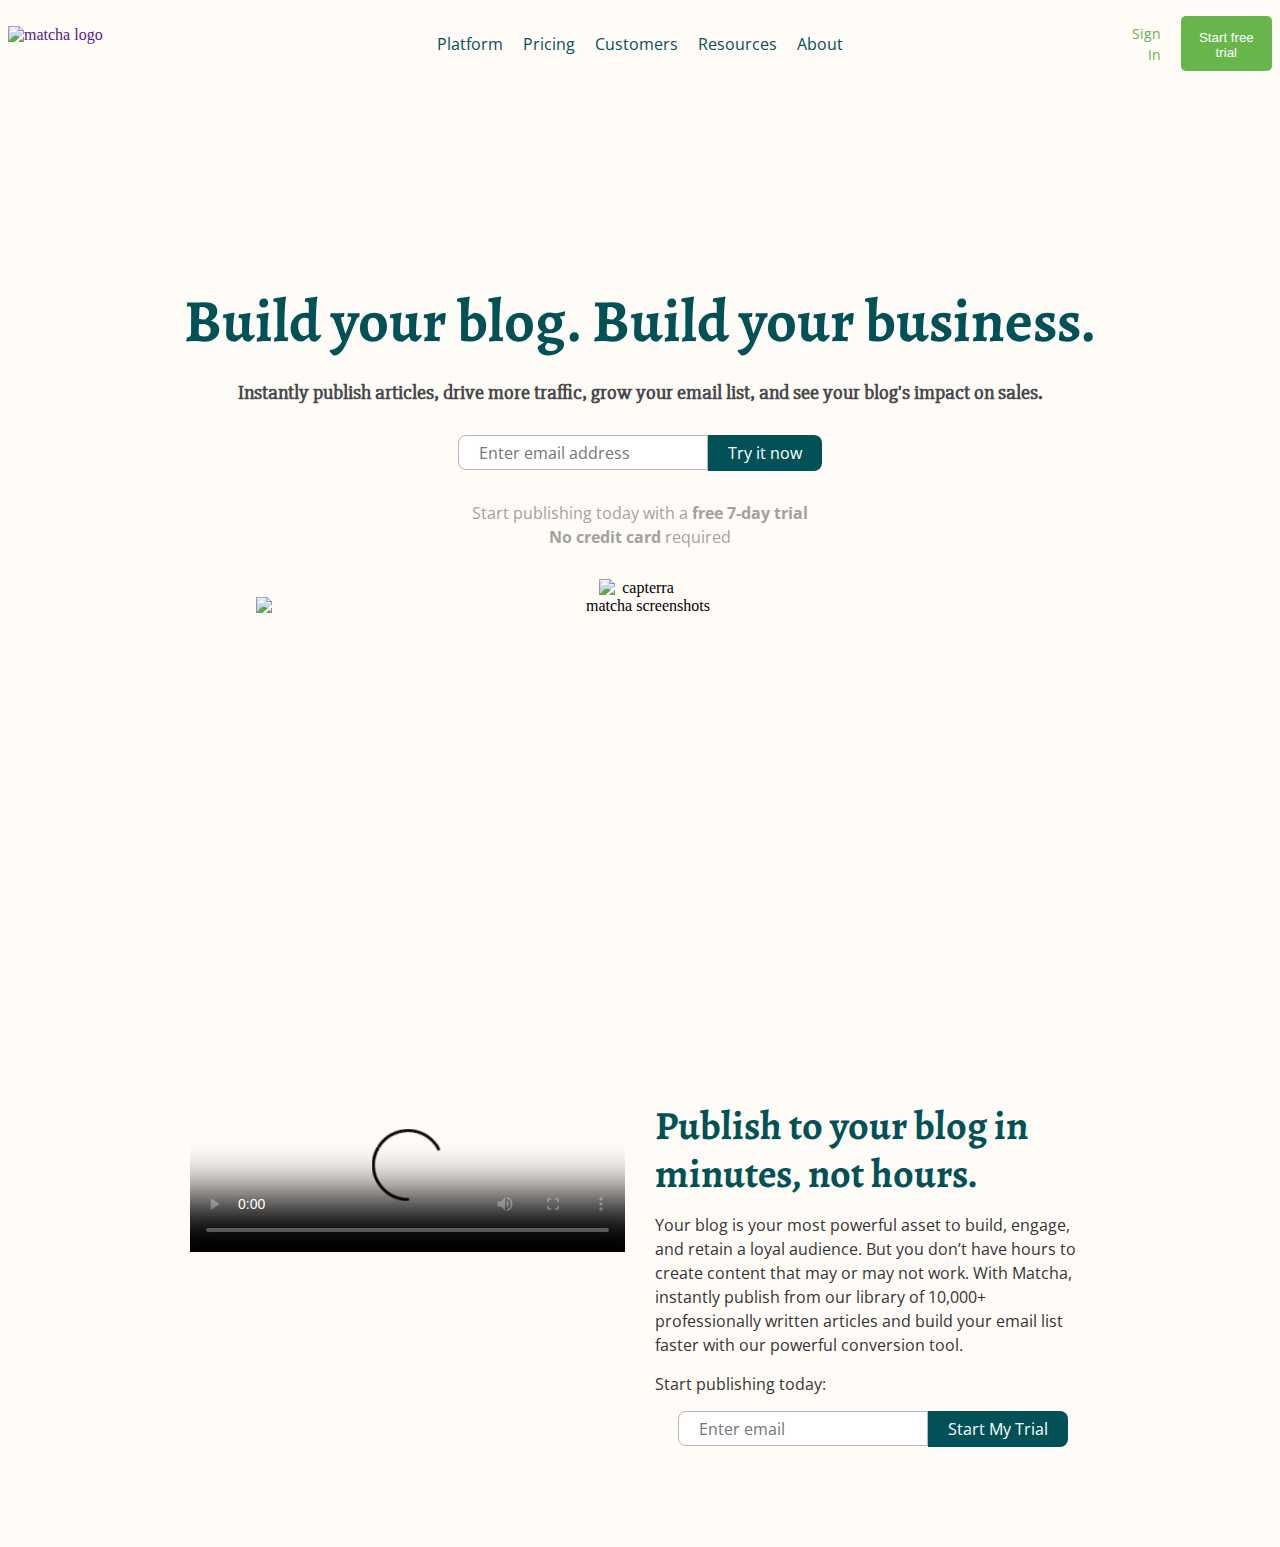
==== index.html @ b035fb5e "feat(promo): add promo section" ====
<!DOCTYPE html>
<html lang="en">

<head>
  <meta charset="UTF-8">
  <meta http-equiv="X-UA-Compatible" content="IE=edge">
  <meta name="viewport" content="width=device-width, initial-scale=1.0">
  <title>Matcha</title>
  <link rel="stylesheet" href="style.css">
</head>

<body>
  <header class="header">
    <nav class="navbar">
      <div class="logo">
        <a href="">
          <img src="https://getmatcha.com/wp-content/uploads/2020/01/Icon-green.png" alt="matcha logo"
            class="logo__image">
        </a>
      </div>
      <ul class="menu">
        <li class="menu__item">
          <a href="" class="menu__link">Platform</a>
        </li>
        <li class="menu__item">
          <a href="" class="menu__link">Pricing</a>
        </li>
        <li class="menu__item">
          <a href="" class="menu__link">Customers</a>
        </li>
        <li class="menu__item">
          <a href="" class="menu__link">Resources</a>
        </li>
        <li class="menu__item">
          <a href="" class="menu__link">About</a>
        </li>
      </ul>
      <ul class="menu menu__profile">
        <li class="menu__item">
          <a href="" class="menu__sign-in">Sign In</a>
        </li>
        <li class="menu__item">
          <button class="menu__button">Start free trial</button>
        </li>
      </ul>
    </nav>
  </header>
  <main class="main">
    <section class="hero">
      <h1 class="hero__title">Build your blog. Build your business.</h1>
      <h2 class="hero__subtitle">Instantly publish articles, drive more traffic, grow your email list, and see your
        blog's impact on sales.</h2>
      <form class="hero__form form">
        <input type="text" class="form__input" placeholder="Enter email address">
        <button type="submit" class="form__submit">
          Try it now
        </button>
      </form>
      <div class="hero__content">
        <p class="hero__text">Start publishing today with a <strong>free 7-day trial</strong></p>
        <p class="hero__text"><strong>No credit card</strong> required</p>
      </div>
      <img src="https://ignos.blog/wp-content/uploads/2021/04/capterra.png" alt="capterra" class="capterra">
      <img src="https://getmatcha.com/wp-content/uploads/2019/09/intro_group_image.png" alt="matcha screenshots"
        class="matcha">
    </section>
    <section class="promo">
      <video class="promo__video"
        poster="https://cdn.videvo.net/videvo_files/video/premium/video0036/thumbnails/computer_code00_small.jpg"
        controls>
        <source type="video/webm"
          src="https://cdn.videvo.net/videvo_files/video/premium/video0036/small_watermarked/computer_code00_preview.webm">
        <source type="video/mp4"
          src="https://cdn.videvo.net/videvo_files/video/premium/video0036/small_watermarked/computer_code00_preview.mp4">
      </video>
      <article class="promo__article article">
        <h3 class="article__title">Publish to your blog in minutes, not hours.</h3>
        <div class="article__content">
          <p class="article__text">
            Your blog is your most powerful asset to build, engage, and retain a loyal audience.
            But you don’t have hours to create content that may or may not work. With Matcha,
            instantly publish from our library of 10,000+ professionally written articles and
            build your email list faster with our powerful conversion tool.
          </p>
          <p class="article__text">Start publishing today:</p>
          <form action="" class="article__form form">
            <input type="text" class="form__input" placeholder="Enter email">
            <button type="submit" class="form__submit">Start My Trial</button>
          </form>
        </div>

      </article>
    </section>
  </main>
</body>

</html>
---- style.css ----
@import url('https://fonts.googleapis.com/css2?family=Alegreya:wght@400;600&family=Open+Sans:wght@400;600&family=Slabo+27px&display=swap');

* {
  box-sizing: border-box;
  padding: 0;
  margin: 0;
  border: none;
  text-decoration: none;
}

*>a {
  text-decoration: none;
}

*>li {
  list-style: none;
}

body {
  max-width: 1440px;
  width: 100%;
  margin: 0 auto;
  background-color: #FFFBF7;
}

h1,
h2,
h3,
h4,
h5,
h6,
p {
  margin: 0;
  padding: 0;
}

.header {
  position: fixed;
  top: 0;
  padding: 16px 8px;
  background-color: #FFFBF7;
  margin: 0 auto;
  z-index: 1;
  max-width: 1440px;
  width: 100%;
}

.navbar {
  display: flex;
  flex-direction: row;
  justify-content: space-between;
  align-items: center;
  height: 55px;
  width: 100%;
}

.logo {
  height: 35px;
  width: 12%;
}

.logo__image {
  width: auto;
  height: 100%;
}

.logo__brand-name {
  width: 80%;
}

.menu {
  display: flex;
  flex-direction: row;
  gap: 20px;
  align-items: center;
}

.menu__link {
  font-family: 'Open Sans', sans-serif;
  line-height: 55px;
  font-size: 16px;
  line-height: 24px;
  color: #025157;
}

.menu__profile {
  width: 12%;
  text-align: right;
}

.menu__sign-in {
  font-family: 'Open Sans', sans-serif;
  font-size: 14px;
  line-height: 21px;
  color: #67b54b;
}

.menu__button {
  padding: 14px 12px;
  background-color: #67b54b;
  border-radius: 5px;
  height: 55px;
  color: #fff;
}

.main {
  width: 100%;
  margin: 285px auto 0;
  text-align: center;
}

.hero__title {
  font-family: 'Alegreya', serif;
  font-size: 60px;
  line-height: 72px;
  color: #025157;
  margin: 24px;
}

.hero__subtitle {
  font-family: 'Slabo 27px', serif;
  font-size: 20px;
  line-height: 24px;
  color: #46484c;
  margin-bottom: 30px;
}

.form {
  display: flex;
  justify-content: center;
}

.form__input {
  border-radius: 8px 0 0 8px;
  font-family: 'Open Sans', sans-serif;
  font-size: 16px;
  line-height: 24px;
  background-color: #ffffff;
  height: 35px;
  width: 250px;
  padding: 6px 50px 6px 20px;
  border: 1px solid #b6b6b6;
}

.form__submit {
  background-color: #025157;
  color: #ffffff;
  border-radius: 0 8px 8px 0;
  font-family: 'Open Sans', sans-serif;
  font-size: 16px;
  line-height: 24px;
  padding: 6px 20px 6px 20px;
}

.hero__content {
  margin-top: 30px;
  margin-bottom: 30px;
  font-family: 'Open Sans', sans-serif;
  font-size: 16px;
  line-height: 24px;
  color: #8b8b8b;
  opacity: 80%;
}

.capterra {
  width: 82px;
  display: block;
  margin: 0 auto;
}

.matcha {
  width: 768px;
  height: 405px;
  display: block;
  margin: 0 auto;
}

.promo {
  display: flex;
  flex-direction: row;
  gap: 30px;
  justify-content: center;
  align-items: start;
  margin: 100px auto;
  max-width: 900px;
}

.promo__video {
  width: 50%;
}

.promo__article {
  width: 50%;
  text-align: left;
}


.article__title {
  font-family: 'Alegreya', serif;
  font-size: 40px;
  line-height: 48px;
  color: #025157;
  margin: 24px;
  padding: 0;
  margin: 0;
}

.article__content {
  margin-top: 15px;
}

.article__text {
  font-family: 'Open Sans', sans-serif;
  font-size: 16px;
  line-height: 24px;
  color: #343434;
  margin-bottom: 15px;
}
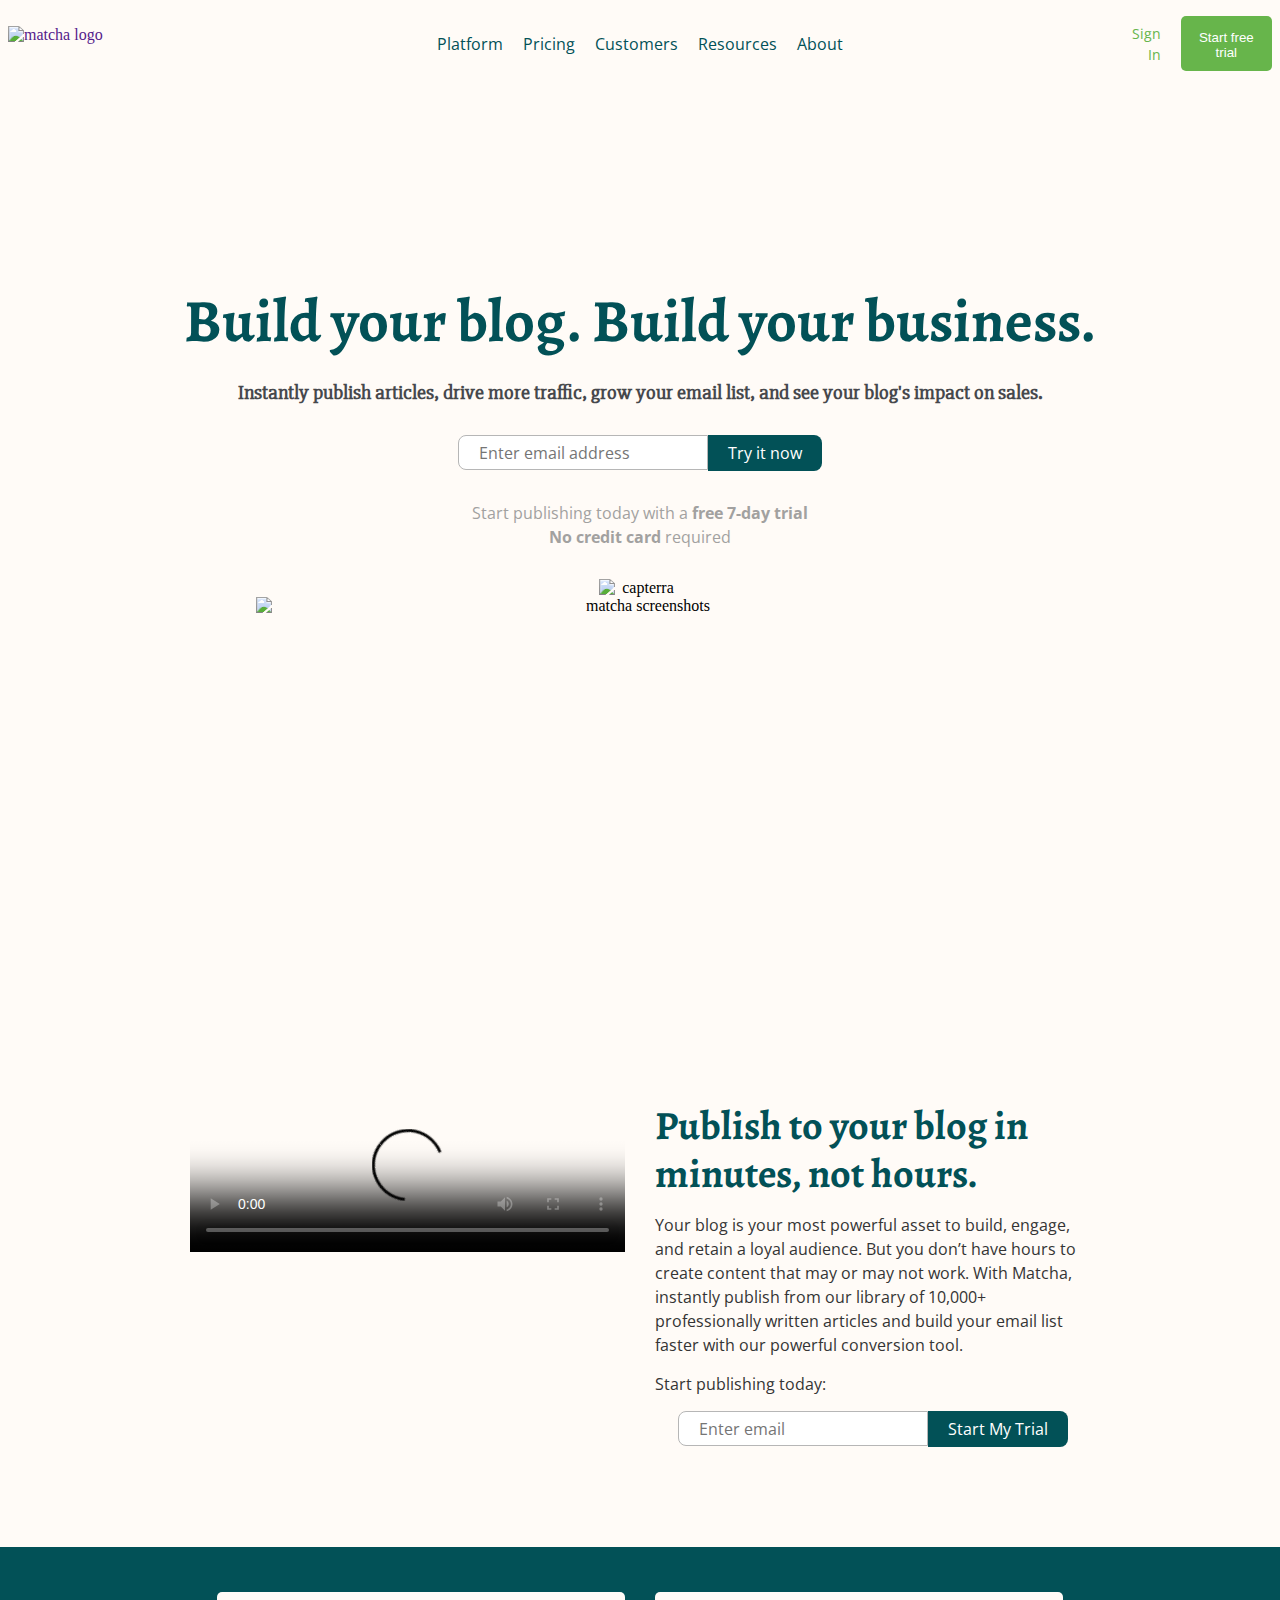
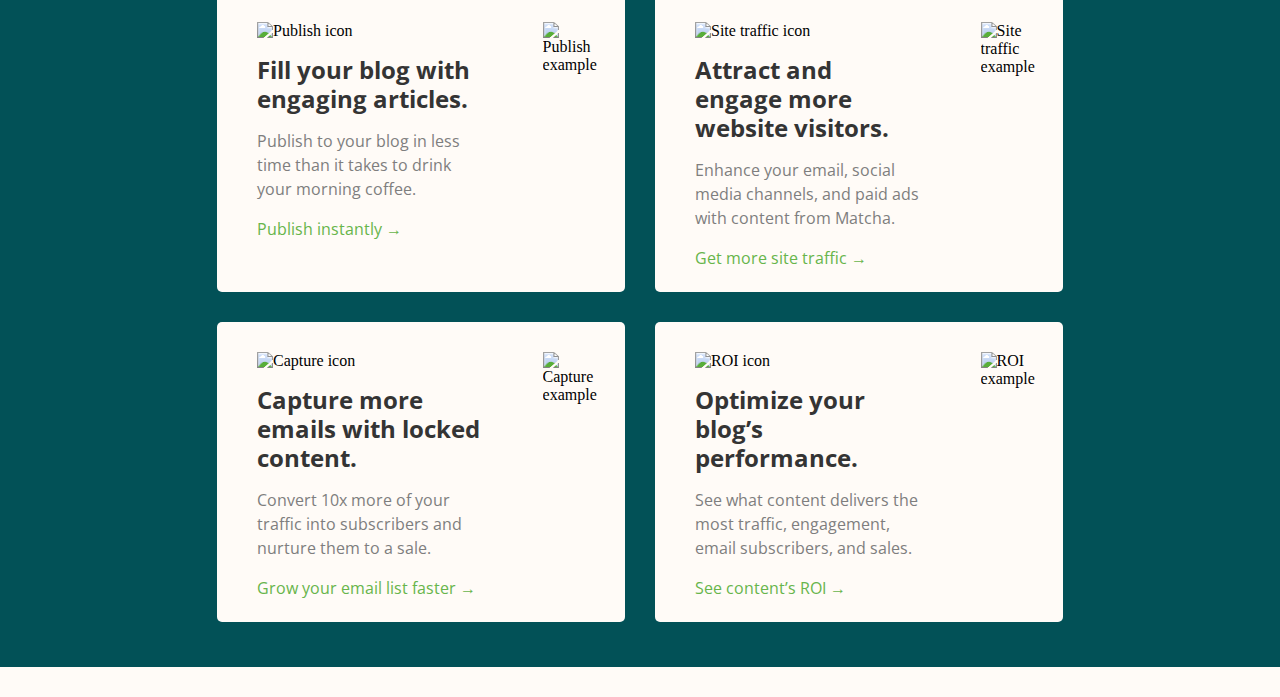
==== commit e4a03f27: "feature(features): add features section" ====
--- a/index.html
+++ b/index.html
@@ -88,7 +88,82 @@
             <button type="submit" class="form__submit">Start My Trial</button>
           </form>
         </div>
-
+      </article>
+    </section>
+    <section class="features">
+      <article class="feature__card card">
+        <div class="card__content">
+          <figure>
+            <img src="https://getmatcha.com/wp-content/themes/getmatcha/img/icon_publish.png" alt="Publish icon">
+          </figure>
+          <h3 class="card__title">Fill your blog with engaging articles.</h3>
+          <p class="card__text">
+            Publish to your blog in less time than it takes to drink your
+            morning coffee.
+          </p>
+          <a class="card__link" href="">Publish instantly →</a>
+        </div>
+        <div class="card__image">
+          <figure>
+            <img src="https://getmatcha.com/wp-content/themes/getmatcha/img/image_publish.png" alt="Publish example">
+          </figure>
+        </div>
+      </article>
+      <article class="feature__card card">
+        <div class="card__content">
+          <figure>
+            <img src="https://getmatcha.com/wp-content/themes/getmatcha/img/icon_site_traffic.png"
+              alt="Site traffic icon">
+          </figure>
+          <h3 class="card__title">Attract and engage more website visitors.</h3>
+          <p class="card__text">
+            Enhance your email, social media channels, and paid ads with content
+            from Matcha.
+          </p>
+          <a class="card__link" href="">Get more site traffic →</a>
+        </div>
+        <div class="card__image">
+          <figure>
+            <img src="https://getmatcha.com/wp-content/themes/getmatcha/img/image_site_traffic.png"
+              alt="Site traffic example">
+          </figure>
+        </div>
+      </article>
+      <article class="feature__card card">
+        <div class="card__content">
+          <figure class="card__icon">
+            <img src="https://getmatcha.com/wp-content/themes/getmatcha/img/icon_capture.png" alt="Capture icon" class="class__image">
+          </figure>
+          <h3 class="card__title">Capture more emails with locked content.</h3>
+          <p class="card__text">
+            Convert 10x more of your traffic into subscribers and nurture them
+            to a sale.
+          </p>
+          <a class="card__link" href="">Grow your email list faster →</a>
+        </div>
+        <div class="card__image">
+          <figure>
+            <img src="https://getmatcha.com/wp-content/themes/getmatcha/img/image_capture.png" alt="Capture example">
+          </figure>
+        </div>
+      </article>
+      <article class="feature__card card">
+        <div class="card__content">
+          <figure>
+            <img src="https://getmatcha.com/wp-content/themes/getmatcha/img/icon_roi.png" alt="ROI icon">
+          </figure>
+          <h3 class="card__title">Optimize your blog’s performance.</h3>
+          <p class="card__text">
+            See what content delivers the most traffic, engagement, email
+            subscribers, and sales.
+          </p>
+          <a class="card__link" href="">See content’s ROI →</a>
+        </div>
+        <div class="card__image">
+          <figure>
+            <img src="https://getmatcha.com/wp-content/themes/getmatcha/img/image_roi.png" alt="ROI example">
+          </figure>
+        </div>
       </article>
     </section>
   </main>
--- a/style.css
+++ b/style.css
@@ -215,4 +215,55 @@
   line-height: 24px;
   color: #343434;
   margin-bottom: 15px;
+}
+
+.features {
+  display: grid;
+  grid-template: repeat(2, 300px) / repeat(2, 408px);
+  justify-content: center;
+  text-align: left;
+  gap: 30px;
+  margin: 30px 0;
+  background-color: #025157;
+  padding: 45px 0;
+}
+
+.feature__card {
+  display: flex;
+  background-color: #FFFBF7;
+  border-radius: 5px;
+}
+
+.card__content {
+  padding: 30px 20px 40px 40px;
+  width: 70%;
+}
+
+.card__image {
+  padding: 30px 40px 0 40px;
+  width: 20%;
+}
+
+.card__title {
+  font-family: 'Open Sans', sans-serif;
+  font-size: 24px;
+  line-height: 29px;
+  color: #343434;
+  margin-top: 15px;
+}
+
+.card__text {
+  font-family: 'Open Sans', sans-serif;
+  font-size: 16px;
+  line-height: 24px;
+  color: #7e7e7e;
+  margin: 16px 0
+}
+
+.card__link {
+  font-family: 'Open Sans', sans-serif;
+  font-size: 16px;
+  line-height: 24px;
+  color: #67b54b;
+  margin: 16px 0
 }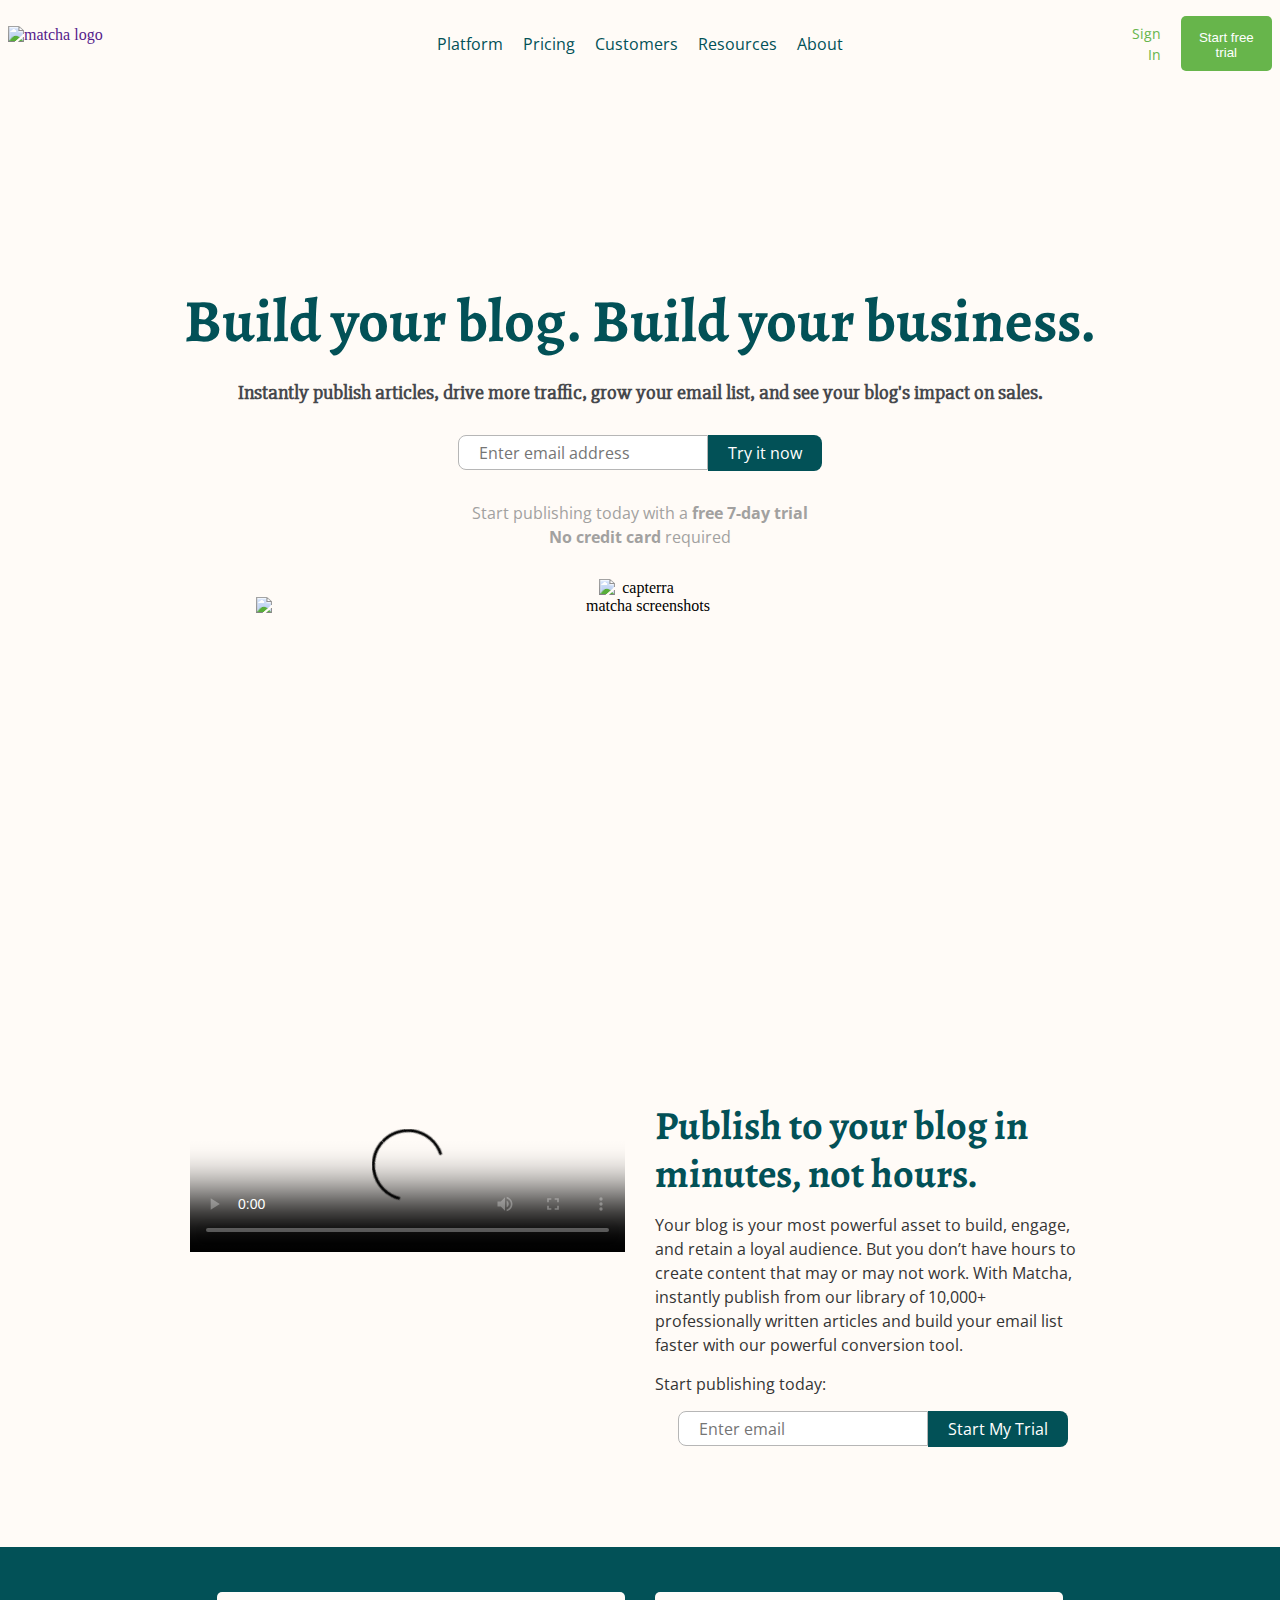
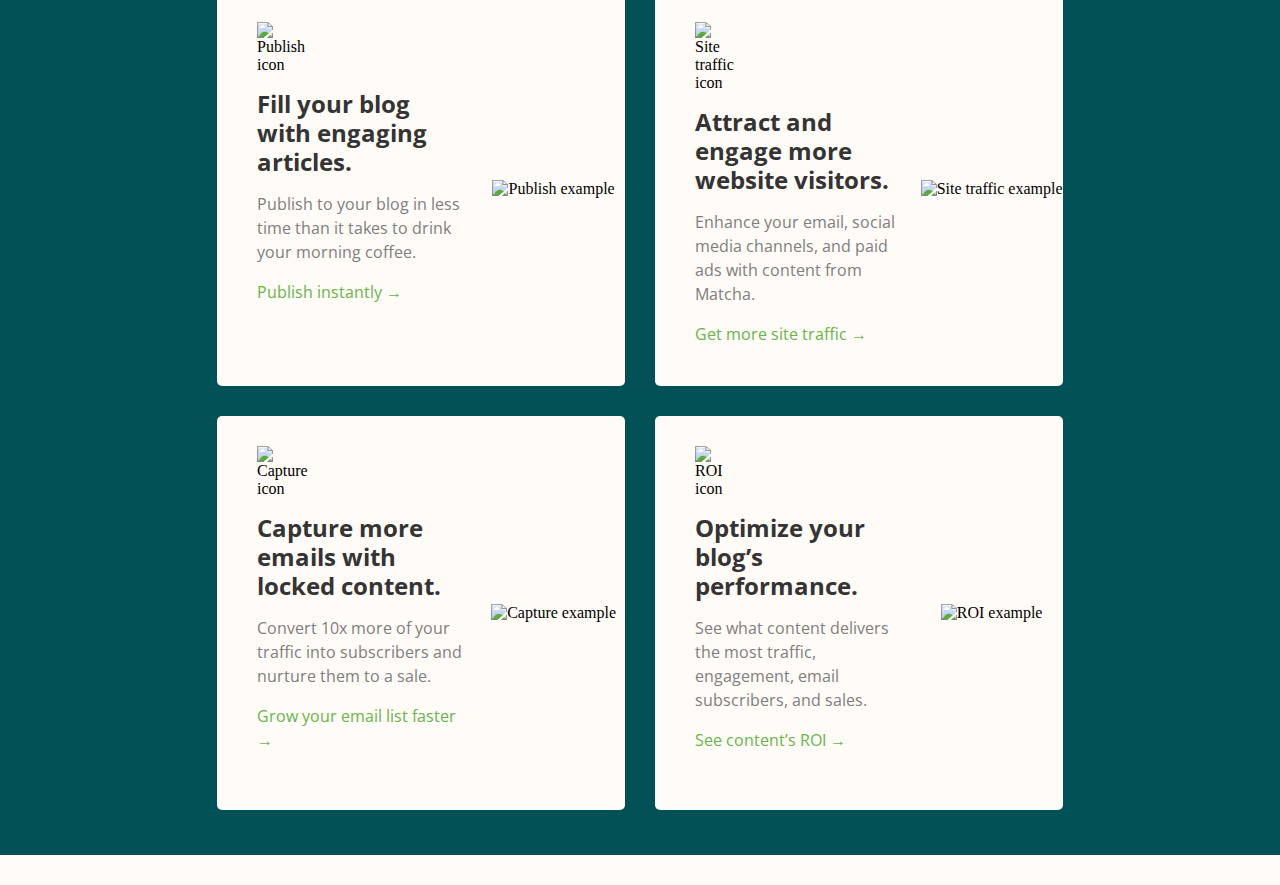
==== commit 4778ed25: "feat(feature): add icon and image assets for features section" ====
--- a/index.html
+++ b/index.html
@@ -93,8 +93,9 @@
     <section class="features">
       <article class="feature__card card">
         <div class="card__content">
-          <figure>
-            <img src="https://getmatcha.com/wp-content/themes/getmatcha/img/icon_publish.png" alt="Publish icon">
+          <figure class="card__icon-container">
+            <img class="card__icon" src="https://getmatcha.com/wp-content/uploads/2020/04/feature-platform-1.png"
+              alt="Publish icon">
           </figure>
           <h3 class="card__title">Fill your blog with engaging articles.</h3>
           <p class="card__text">
@@ -103,16 +104,17 @@
           </p>
           <a class="card__link" href="">Publish instantly →</a>
         </div>
-        <div class="card__image">
-          <figure>
-            <img src="https://getmatcha.com/wp-content/themes/getmatcha/img/image_publish.png" alt="Publish example">
+        <div class="card__image image">
+          <figure class="image__container">
+            <img class="image__asset" src="https://getmatcha.com/wp-content/uploads/2020/04/feature-platform-3.png"
+              alt="Publish example">
           </figure>
         </div>
       </article>
       <article class="feature__card card">
         <div class="card__content">
-          <figure>
-            <img src="https://getmatcha.com/wp-content/themes/getmatcha/img/icon_site_traffic.png"
+          <figure class="card__icon-container">
+            <img class="card__icon" src="https://getmatcha.com/wp-content/uploads/2020/07/feature-blog-email.png"
               alt="Site traffic icon">
           </figure>
           <h3 class="card__title">Attract and engage more website visitors.</h3>
@@ -122,17 +124,18 @@
           </p>
           <a class="card__link" href="">Get more site traffic →</a>
         </div>
-        <div class="card__image">
-          <figure>
-            <img src="https://getmatcha.com/wp-content/themes/getmatcha/img/image_site_traffic.png"
+        <div class="card__image image">
+          <figure class="image__container">
+            <img class="image__asset" src="https://getmatcha.com/wp-content/uploads/2020/04/feature-library-1.png"
               alt="Site traffic example">
           </figure>
         </div>
       </article>
       <article class="feature__card card">
         <div class="card__content">
-          <figure class="card__icon">
-            <img src="https://getmatcha.com/wp-content/themes/getmatcha/img/icon_capture.png" alt="Capture icon" class="class__image">
+          <figure class="card__icon-container">
+            <img class="card__icon" src="https://getmatcha.com/wp-content/uploads/2020/04/feature-platform-3.png"
+              alt="Capture icon">
           </figure>
           <h3 class="card__title">Capture more emails with locked content.</h3>
           <p class="card__text">
@@ -141,16 +144,18 @@
           </p>
           <a class="card__link" href="">Grow your email list faster →</a>
         </div>
-        <div class="card__image">
-          <figure>
-            <img src="https://getmatcha.com/wp-content/themes/getmatcha/img/image_capture.png" alt="Capture example">
+        <div class="card__image image">
+          <figure class="image__container">
+            <img class="image__asset" src="https://getmatcha.com/wp-content/uploads/2020/07/feature-blog-email.png"
+              alt="Capture example">
           </figure>
         </div>
       </article>
       <article class="feature__card card">
         <div class="card__content">
-          <figure>
-            <img src="https://getmatcha.com/wp-content/themes/getmatcha/img/icon_roi.png" alt="ROI icon">
+          <figure class="card__icon-container">
+            <img class="card__icon" src="https://getmatcha.com/wp-content/uploads/2020/04/feature-library-1.png"
+              alt="ROI icon">
           </figure>
           <h3 class="card__title">Optimize your blog’s performance.</h3>
           <p class="card__text">
@@ -159,9 +164,10 @@
           </p>
           <a class="card__link" href="">See content’s ROI →</a>
         </div>
-        <div class="card__image">
-          <figure>
-            <img src="https://getmatcha.com/wp-content/themes/getmatcha/img/image_roi.png" alt="ROI example">
+        <div class="card__image image">
+          <figure class="image__container">
+            <img class="image__asset" src="https://getmatcha.com/wp-content/uploads/2020/04/feature-platform-3.png"
+              alt="ROI example">
           </figure>
         </div>
       </article>
--- a/style.css
+++ b/style.css
@@ -219,7 +219,7 @@
 
 .features {
   display: grid;
-  grid-template: repeat(2, 300px) / repeat(2, 408px);
+  grid-template: repeat(2, 1fr) / repeat(2, 408px);
   justify-content: center;
   text-align: left;
   gap: 30px;
@@ -236,12 +236,7 @@
 
 .card__content {
   padding: 30px 20px 40px 40px;
-  width: 70%;
-}
-
-.card__image {
-  padding: 30px 40px 0 40px;
-  width: 20%;
+  width: 65%;
 }
 
 .card__title {
@@ -266,4 +261,15 @@
   line-height: 24px;
   color: #67b54b;
   margin: 16px 0
+}
+
+.card__icon-container {
+  max-width: 35px;}
+
+.card__icon {
+  width: 100%;
+}
+
+.image {
+  margin: auto;
 }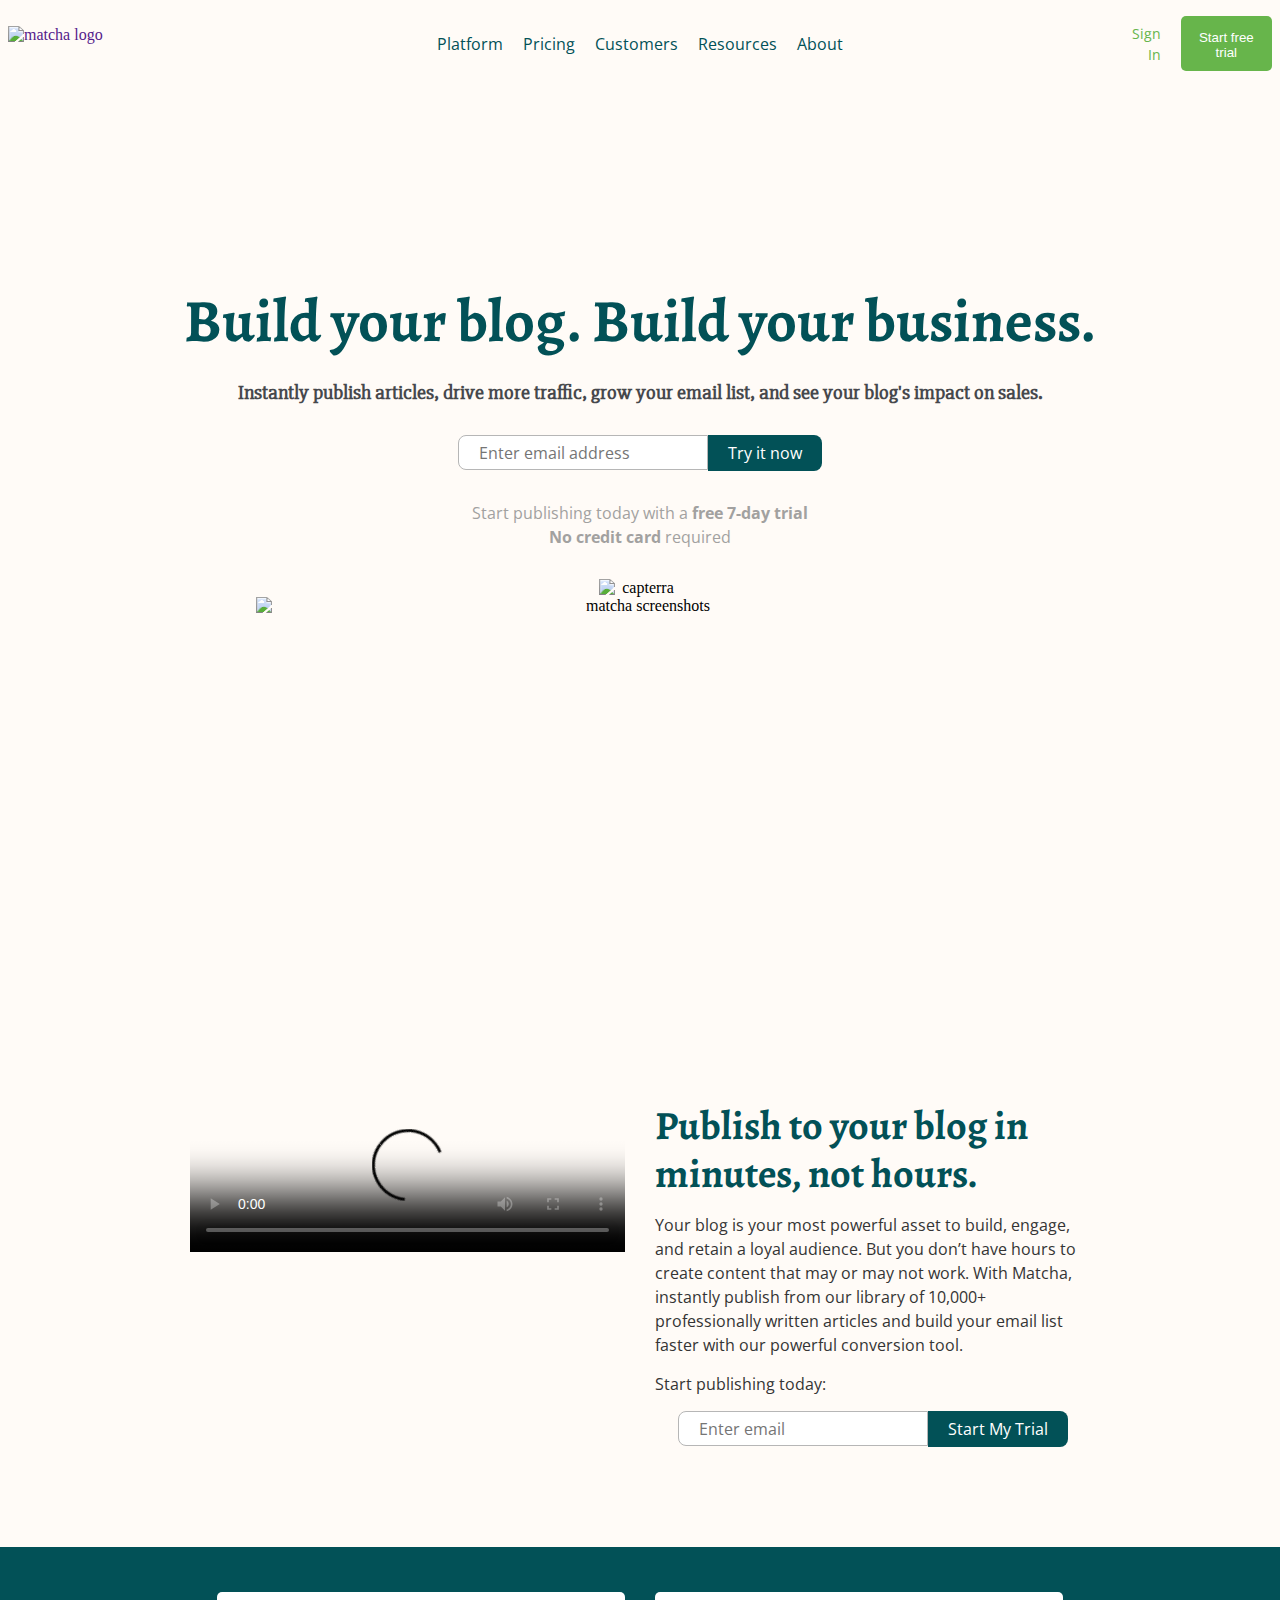
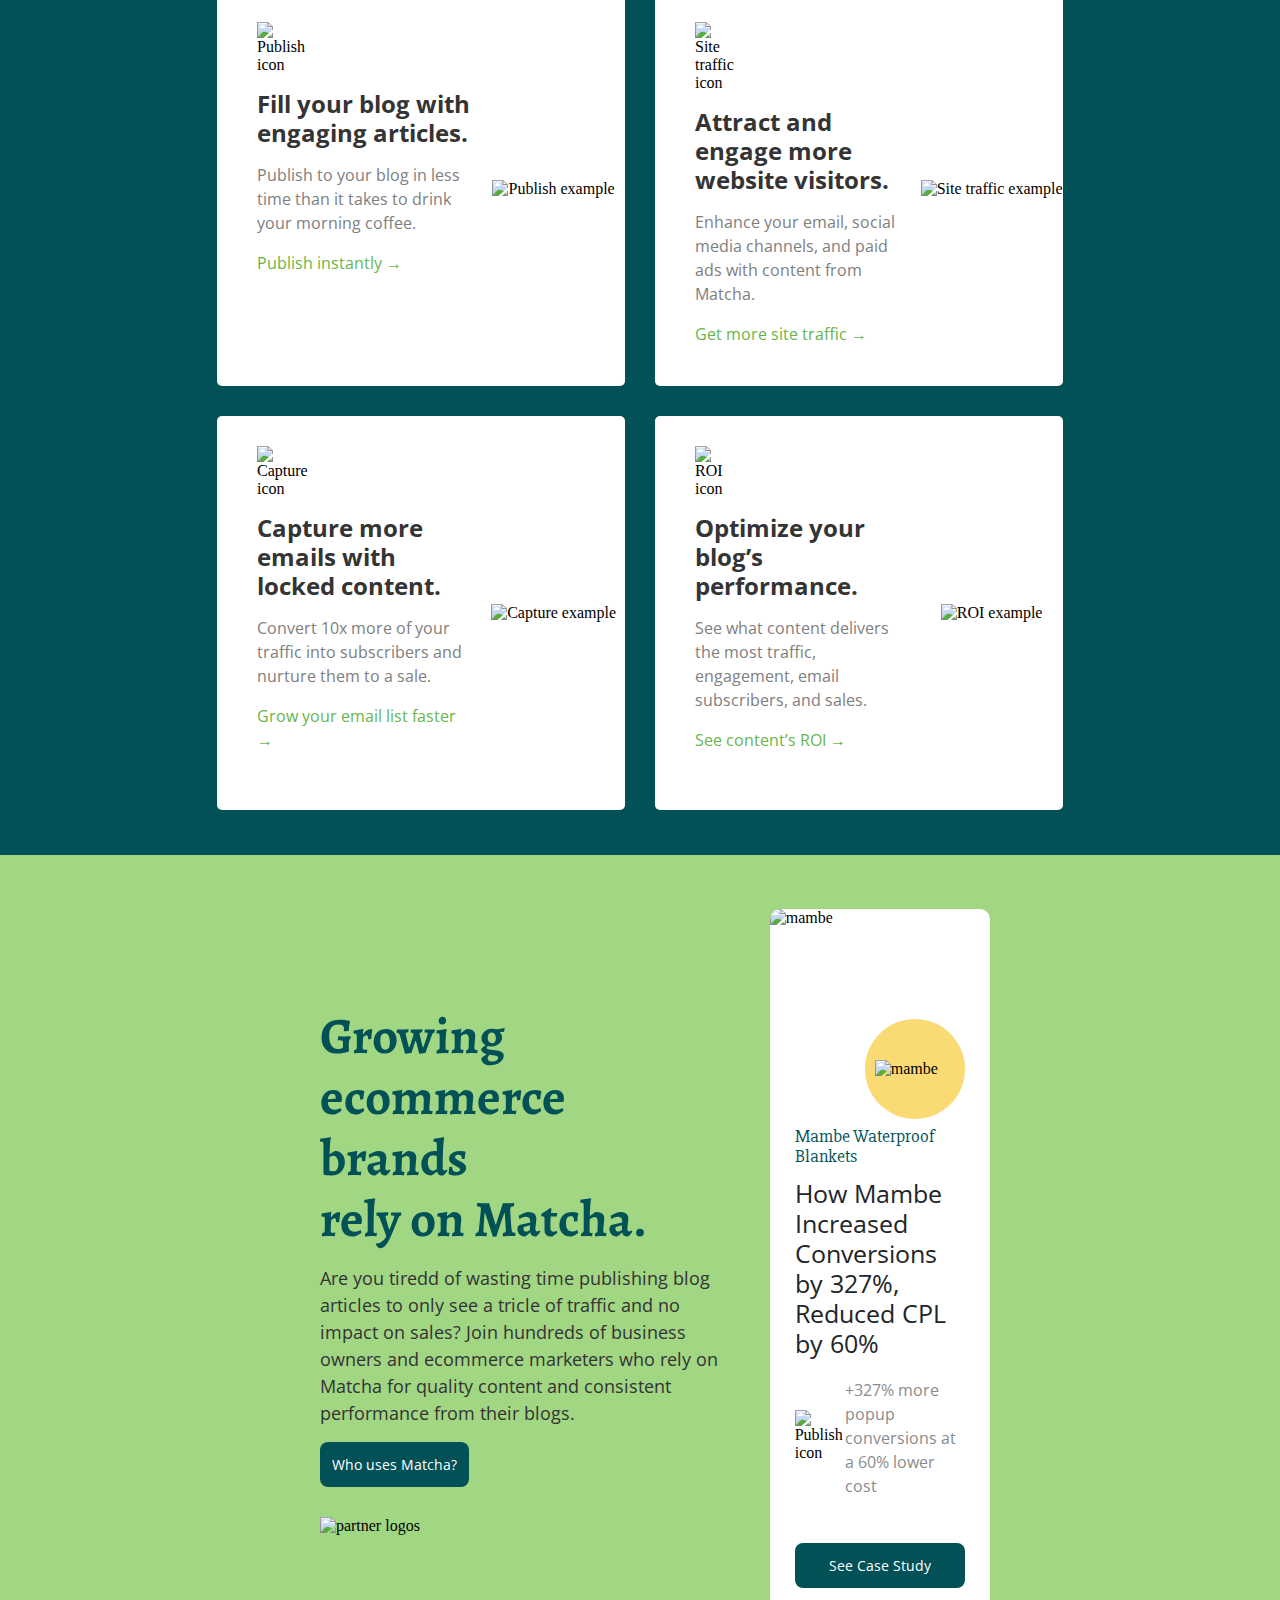
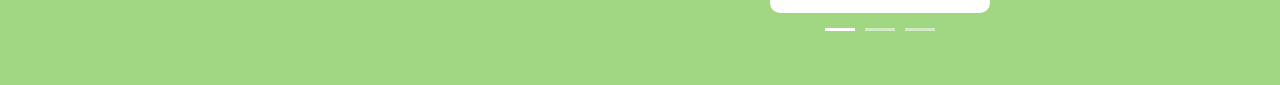
==== commit ccddacb5: "feat(mediaquery): add media queries to hide navbar menu and actions" ====
--- a/index.html
+++ b/index.html
@@ -4,7 +4,7 @@
 <head>
   <meta charset="UTF-8">
   <meta http-equiv="X-UA-Compatible" content="IE=edge">
-  <meta name="viewport" content="width=device-width, initial-scale=1.0">
+  <meta name="viewport" content="width=device-width, initial-scale=1.0, user-scalable=no">
   <title>Matcha</title>
   <link rel="stylesheet" href="style.css">
 </head>
@@ -35,12 +35,12 @@
           <a href="" class="menu__link">About</a>
         </li>
       </ul>
-      <ul class="menu menu__profile">
-        <li class="menu__item">
-          <a href="" class="menu__sign-in">Sign In</a>
-        </li>
-        <li class="menu__item">
-          <button class="menu__button">Start free trial</button>
+      <ul class="actions">
+        <li class="actions__item">
+          <a href="" class="actions__sign-in">Sign In</a>
+        </li>
+        <li class="actions__item">
+          <button class="actions__button">Start free trial</button>
         </li>
       </ul>
     </nav>
@@ -172,6 +172,55 @@
         </div>
       </article>
     </section>
+    <section class="logros">
+      <article class="logros__content">
+        <h3 class="logros__title">Growing <br> ecommerce brands <br>rely on Matcha.</h3>
+        <p class="logros__text">
+          Are you tiredd of wasting time publishing blog articles to only see a
+          tricle of traffic and no impact on sales? Join hundreds of business
+          owners and ecommerce marketers who rely on Matcha for quality content
+          and consistent performance from their blogs.
+        </p>
+        <button class="logros__button">Who uses Matcha?</button>
+        <div class="logros__image">
+          <img src="https://getmatcha.com/wp-content/uploads/2019/09/brands_group.png" alt="partner logos"
+            class="logros__image-asset">
+        </div>
+      </article>
+      <aside class="logros__container">
+        <div class="logros__card">
+          <div class="logros__image-container">
+            <img src="https://getmatcha.com/wp-content/uploads/2019/05/profile-headshot-square.png" alt="mambe"
+              class="logros__image">
+          </div>
+          <div class="logros__brand-container">
+            <img src="https://getmatcha.com/wp-content/uploads/2019/06/mambe-logo-1.png" alt="mambe"
+              class="logros__brand">
+          </div>
+          <div class="logros__achievement achievement">
+            <p class="achievement__brand">Mambe Waterproof Blankets</p>
+            <p class="achievement__summary">
+              How Mambe Increased Conversions by 327%, Reduced CPL by 60%
+            </p>
+            <div class="achievement__container">
+              <figure class="card__icon-container">
+                <img class="card__icon" src="https://getmatcha.com/wp-content/uploads/2020/04/feature-platform-1.png"
+                  alt="Publish icon">
+              </figure>
+              <p class="achievement__text">
+                +327% more popup conversions at a 60% lower cost
+              </p>
+            </div>
+            <button class="achievement__button">See Case Study</button>
+          </div>
+        </div>
+        <div class="logros__pagination">
+          <button class="logros__pagination-button" active></button>
+          <button class="logros__pagination-button"></button>
+          <button class="logros__pagination-button"></button>
+        </div>
+      </aside>
+    </section>
   </main>
 </body>
 
--- a/style.css
+++ b/style.css
@@ -68,7 +68,8 @@
   width: 80%;
 }
 
-.menu {
+.menu,
+.actions {
   display: flex;
   flex-direction: row;
   gap: 20px;
@@ -83,19 +84,19 @@
   color: #025157;
 }
 
-.menu__profile {
+.actions {
   width: 12%;
   text-align: right;
 }
 
-.menu__sign-in {
+.actions__sign-in {
   font-family: 'Open Sans', sans-serif;
   font-size: 14px;
   line-height: 21px;
   color: #67b54b;
 }
 
-.menu__button {
+.actions__button {
   padding: 14px 12px;
   background-color: #67b54b;
   border-radius: 5px;
@@ -223,19 +224,19 @@
   justify-content: center;
   text-align: left;
   gap: 30px;
-  margin: 30px 0;
+  padding: 40px 0;
   background-color: #025157;
   padding: 45px 0;
 }
 
 .feature__card {
   display: flex;
-  background-color: #FFFBF7;
+  background-color: #ffffff;
   border-radius: 5px;
 }
 
 .card__content {
-  padding: 30px 20px 40px 40px;
+  padding: 30px 10px 40px 40px;
   width: 65%;
 }
 
@@ -264,7 +265,8 @@
 }
 
 .card__icon-container {
-  max-width: 35px;}
+  max-width: 35px;
+}
 
 .card__icon {
   width: 100%;
@@ -272,4 +274,183 @@
 
 .image {
   margin: auto;
-}+}
+
+.logros {
+  background-color: #a1d683;
+  padding: 54px 164px;
+  text-align: left;
+  display: grid;
+  grid-template-columns: 42% 20%;
+  justify-content: center;
+  align-items: center;
+  gap: 50px;
+}
+
+.logros__image {
+  max-width: 500px;
+}
+
+.logros__image-asset {
+  width: 100%;
+}
+
+.logros__title {
+  font-family: 'Alegreya', serif;
+  font-size: 51px;
+  line-height: 61px;
+  color: #025157;
+  margin-bottom: 15px;
+}
+
+.logros__text {
+  font-family: 'Open Sans', sans-serif;
+  font-size: 18px;
+  line-height: 27px;
+  color: #343434;
+  margin-bottom: 15px;
+}
+
+.logros__button {
+  background-color: #025157;
+  border-radius: 8px;
+  font-size: 14px;
+  line-height: 21px;
+  font-family: 'Open Sans', sans-serif;
+  text-align: center;
+  padding: 12px;
+  color: #ffffff;
+  margin-bottom: 30px;
+}
+
+.logros__container {
+  width: 220px;
+  position: relative;
+}
+
+.logros__card {
+  background-color: #ffffff;
+  width: 100%;
+  border-radius: 10px;
+}
+
+.logros__pagination {
+  display: flex;
+  justify-content: center;
+  align-items: center;
+  margin-top: 15px;
+  gap: 10px;
+}
+
+.logros__pagination-button {
+  background-color: #ffffff;
+  height: 3px;
+  width: 30px;
+  opacity: 0.5;
+  cursor: pointer;
+}
+
+.logros__pagination-button:first-child {
+  opacity: 1;
+}
+
+.logros__image-container {
+  width: 220px;
+  height: 177px;
+  border-radius: 8px 8px 0 0;
+  position: relative;
+  overflow: hidden;
+}
+
+.logros__image {
+  width: 100%;
+  border-radius: 10px 10px 0 0;
+}
+
+.logros__brand-container {
+  position: absolute;
+  top: 110px;
+  right: 25px;
+  background-color: #f9da73;
+  border-radius: 50%;
+  height: 100px;
+  width: 100px;
+  display: flex;
+  align-items: center;
+  justify-content: center;
+}
+
+.logros__brand {
+  height: auto;
+  width: 80%;
+}
+
+.achievement {
+  padding: 25px;
+}
+
+.achievement__brand {
+  font-family: "Slabo 27px", serif;
+  font-size: 18px;
+  line-height: 20px;
+  color: #025157;
+  margin-bottom: 12px;
+  margin-top: 15px;
+}
+
+.achievement__summary {
+  font-family: "Open Sans", sans-serif;
+  font-size: 25px;
+  line-height: 30px;
+  color: #212529;
+}
+
+.achievement__text {
+  font-family: "Open Sans", sans-serif;
+  font-size: 16px;
+  line-height: 24px;
+  color: #8b8b8b;
+  margin-bottom: 15px;
+  margin-top: 20px;
+}
+
+.achievement__container {
+  display: flex;
+  flex-direction: row;
+  gap: 15px;
+  justify-content: center;
+  align-items: center;
+}
+
+.achievement__button {
+  background-color: #025157;
+  border-radius: 8px;
+  font-size: 14px;
+  line-height: 21px;
+  font-family: 'Open Sans', sans-serif;
+  text-align: center;
+  padding: 12px;
+  color: #ffffff;
+  margin-top: 30px;
+  width: 100%;
+}
+
+
+/** dispositivos móviles en vista viewport (vertical) */
+@media (max-width: 575px) {
+  .menu, .actions {
+    display: none;
+  }
+}
+
+/** dispositivos pequeños en vista landscape (horizontal) */
+@media (min-width: 576px and max-width: 767px) {}
+
+/** dispositivos medianos (tablets) */
+@media (min-width: 768px and max-width: 991px) {}
+
+/** dispositivos grandes (desktops) */
+@media (min-width: 992px and max-width: 1199px) {}
+
+/** dispositivos extra grandes (monitores grandes, tvs) */
+@media (min-width: 1200px) {}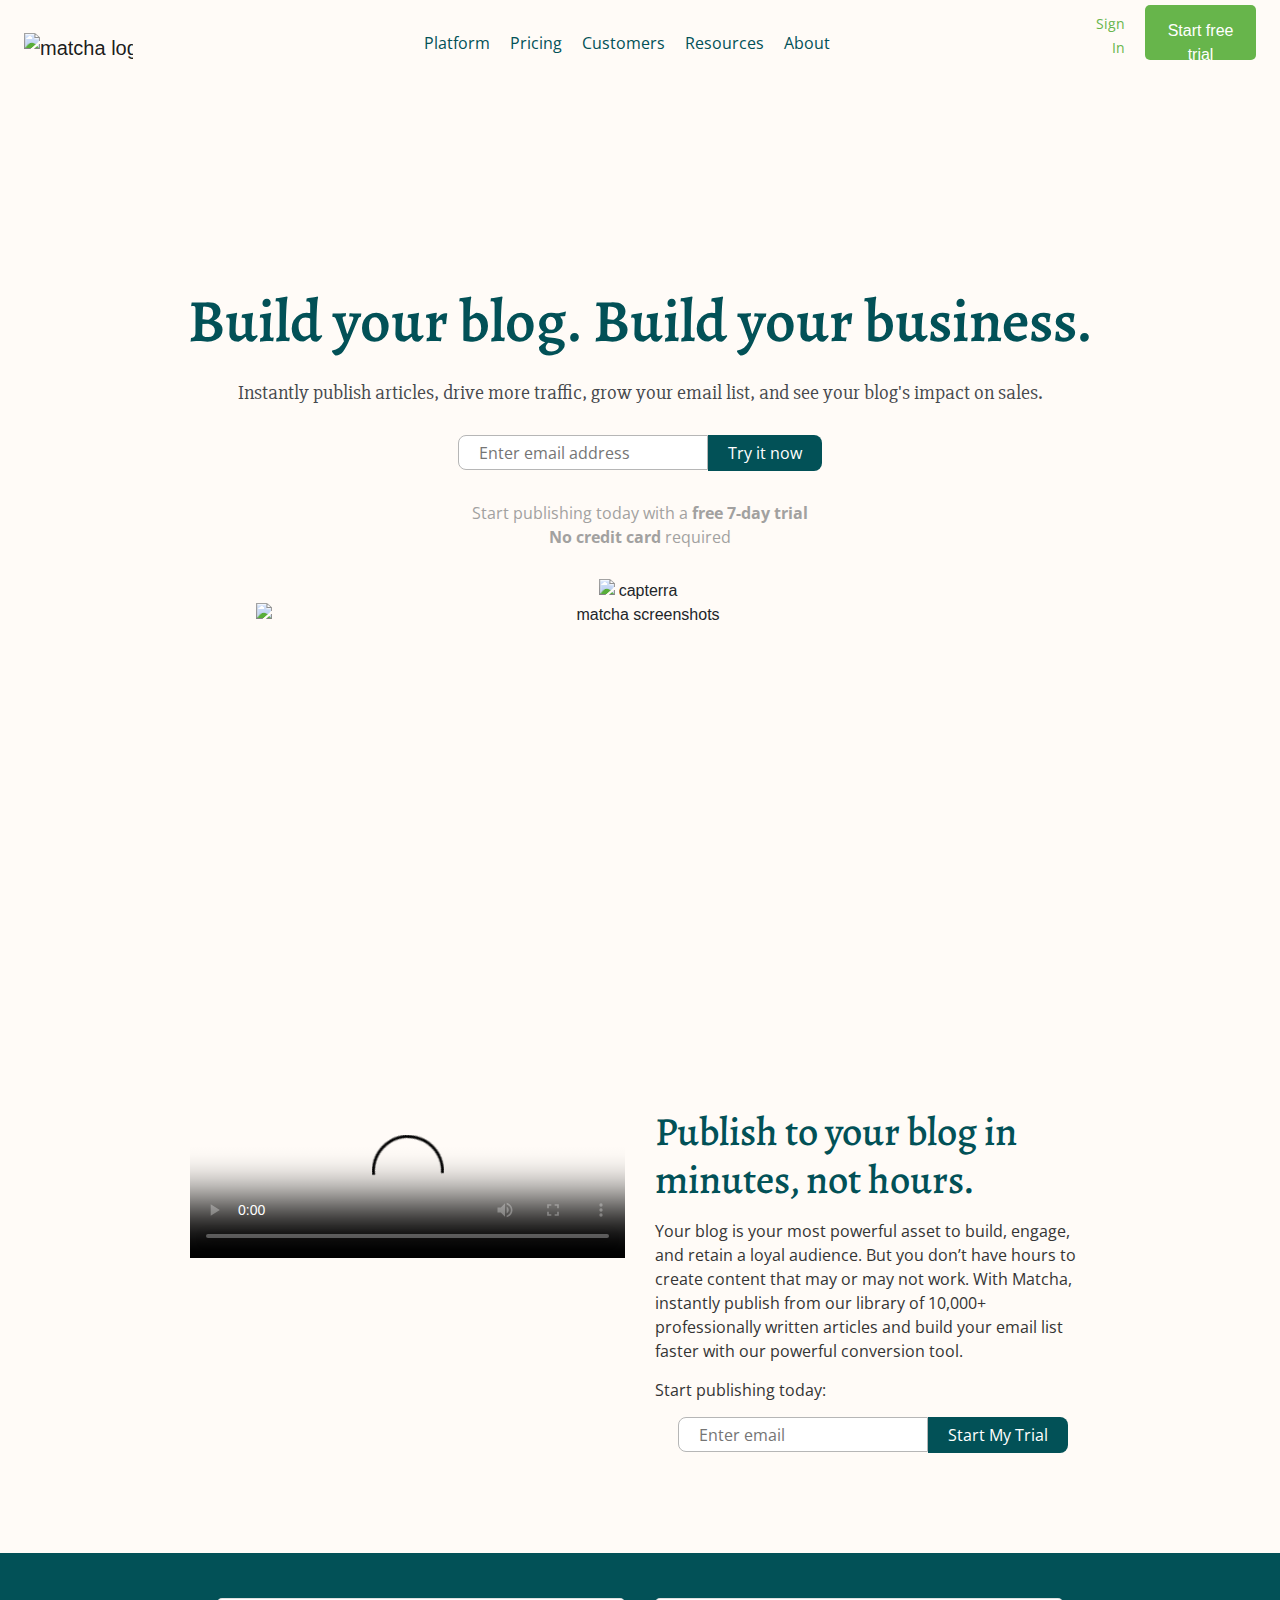
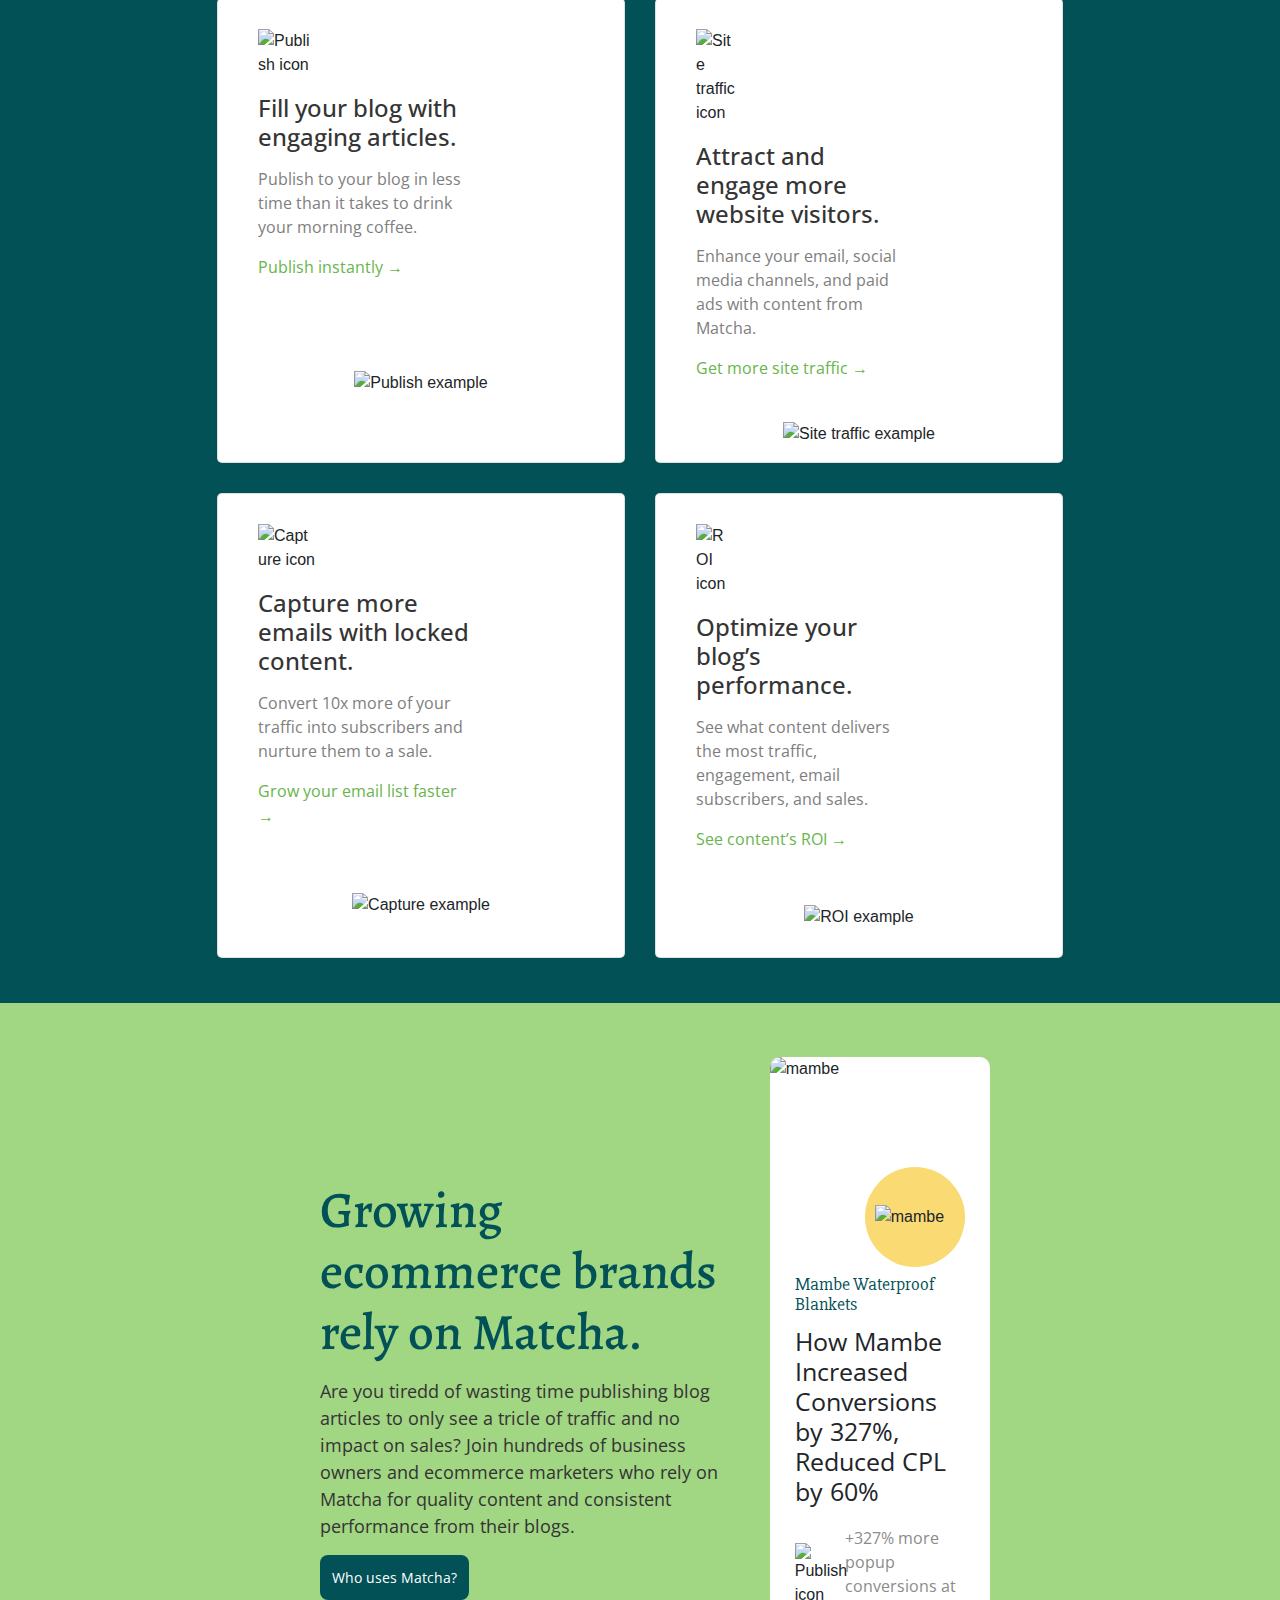
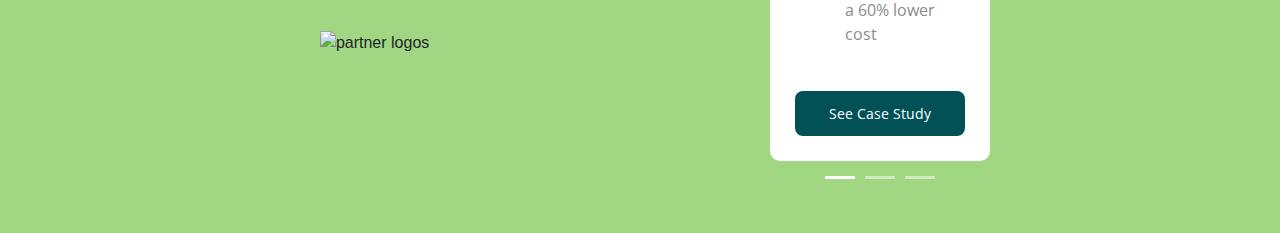
==== commit e7fa4991: "feat(responsive): add responsive for desktop and mobile" ====
--- a/index.html
+++ b/index.html
@@ -6,12 +6,14 @@
   <meta http-equiv="X-UA-Compatible" content="IE=edge">
   <meta name="viewport" content="width=device-width, initial-scale=1.0, user-scalable=no">
   <title>Matcha</title>
+  <link rel="stylesheet" href="https://cdn.jsdelivr.net/npm/bootstrap@4.0.0/dist/css/bootstrap.min.css"
+    integrity="sha384-Gn5384xqQ1aoWXA+058RXPxPg6fy4IWvTNh0E263XmFcJlSAwiGgFAW/dAiS6JXm" crossorigin="anonymous">
   <link rel="stylesheet" href="style.css">
 </head>
 
 <body>
   <header class="header">
-    <nav class="navbar">
+    <!-- <nav class="navbar">
       <div class="logo">
         <a href="">
           <img src="https://getmatcha.com/wp-content/uploads/2020/01/Icon-green.png" alt="matcha logo"
@@ -43,6 +45,45 @@
           <button class="actions__button">Start free trial</button>
         </li>
       </ul>
+    </nav> -->
+    <nav class="navbar navbar-expand-lg navbar-light">
+      <div class="logo">
+        <a href="" class="logo navbar-brand">
+          <img src="https://getmatcha.com/wp-content/uploads/2020/01/Icon-green.png" alt="matcha logo"
+            class="logo__image">
+        </a>
+      </div>
+      <button class="navbar-toggler" type="button" data-toggle="collapse" data-target="#navbarSupportedContent"
+        aria-controls="navbarSupportedContent" aria-expanded="false" aria-label="Toggle navigation">
+        <span class="navbar-toggler-icon"></span>
+      </button>
+      <div class="collapse navbar-collapse" id="navbarSupportedContent">
+        <ul class="menu navbar-nav mr-auto mb-2 mb-lg-0">
+          <li class="menu__item nav-item ">
+            <a href="" class="menu__link">Platform</a>
+          </li>
+          <li class="menu__item nav-item">
+            <a href="" class="menu__link" aria-current="page">Pricing</a>
+          </li>
+          <li class="menu__item nav-item">
+            <a href="" class="menu__link">Customers</a>
+          </li>
+          <li class="menu__item nav-item">
+            <a href="" class="menu__link">Resources</a>
+          </li>
+          <li class="menu__item nav-item">
+            <a href="" class="menu__link">About</a>
+          </li>
+        </ul>
+        <ul class="actions">
+          <li class="actions__item">
+            <a href="" class="actions__sign-in">Sign In</a>
+          </li>
+          <li class="actions__item">
+            <button class="actions__button">Start free trial</button>
+          </li>
+        </ul>
+      </div>
     </nav>
   </header>
   <main class="main">
@@ -222,6 +263,15 @@
       </aside>
     </section>
   </main>
+  <script src="https://code.jquery.com/jquery-3.2.1.slim.min.js"
+    integrity="sha384-KJ3o2DKtIkvYIK3UENzmM7KCkRr/rE9/Qpg6aAZGJwFDMVNA/GpGFF93hXpG5KkN"
+    crossorigin="anonymous"></script>
+  <script src="https://cdn.jsdelivr.net/npm/popper.js@1.12.9/dist/umd/popper.min.js"
+    integrity="sha384-ApNbgh9B+Y1QKtv3Rn7W3mgPxhU9K/ScQsAP7hUibX39j7fakFPskvXusvfa0b4Q"
+    crossorigin="anonymous"></script>
+  <script src="https://cdn.jsdelivr.net/npm/bootstrap@4.0.0/dist/js/bootstrap.min.js"
+    integrity="sha384-JZR6Spejh4U02d8jOt6vLEHfe/JQGiRRSQQxSfFWpi1MquVdAyjUar5+76PVCmYl"
+    crossorigin="anonymous"></script>
 </body>
 
 </html>--- a/style.css
+++ b/style.css
@@ -52,11 +52,12 @@
   align-items: center;
   height: 55px;
   width: 100%;
+  margin: 0 auto;
 }
 
 .logo {
-  height: 35px;
-  width: 12%;
+  height: 35px !important;
+  width: 12% !important;
 }
 
 .logo__image {
@@ -74,19 +75,25 @@
   flex-direction: row;
   gap: 20px;
   align-items: center;
+  justify-content: end;
+}
+
+.menu {
+  margin: 0 auto;
 }
 
 .menu__link {
   font-family: 'Open Sans', sans-serif;
-  line-height: 55px;
   font-size: 16px;
   line-height: 24px;
   color: #025157;
 }
 
 .actions {
-  width: 12%;
+  width: 16%;
   text-align: right;
+  align-items: right;
+  padding: 0;
 }
 
 .actions__sign-in {
@@ -116,6 +123,8 @@
   line-height: 72px;
   color: #025157;
   margin: 24px;
+  font-style: bold;
+  font-weight: 600;
 }
 
 .hero__subtitle {
@@ -438,9 +447,156 @@
 
 /** dispositivos móviles en vista viewport (vertical) */
 @media (max-width: 575px) {
-  .menu, .actions {
+
+  .navbar-collapse {
+    background-color: #FFFBF7;
+    max-width: 575px;
+    position: absolute;
+    top: 55px;
+    left: -10px;
+    right: -10px;
+  }
+
+  .menu {
+    flex-direction: column;
+    align-items: start;
+    padding: 20px 20px;
+    gap: 15px;
+  }
+
+  .menu__item>a {
+    height: 24px;
+    line-height: 24px;
+  }
+
+  .actions {
+    width: 100%;
+    text-align: center;
+    justify-content: start;
+    padding: 0 20px;
+  }
+
+  .main {
+    margin-top: 130px;
+  }
+
+  .hero__title {
+    font-size: 30px;
+    line-height: 42px;
+  }
+
+  .form {
+    padding: 0 10px;
+  }
+
+  .form__input {
+    width: 60%;
+  }
+
+  .form__submit {
+    width: 40%;
+  }
+
+  .capterra {
+    width: 70%;
+  }
+
+  .matcha {
+    width: 90%;
+    height: auto;
+    display: block;
+    margin: 30px auto 0;
+  }
+
+  .promo {
+    flex-direction: column;
+    align-items: center;
+    margin: 50px auto;
+  }
+
+  .promo__video {
+    width: 90%;
+    height: auto;
+  }
+
+  .promo__article {
+    width: 90%;
+    height: auto;
+  }
+
+  .article__title {
+    font-size: 25px;
+    line-height: 1.2;
+  }
+
+  .article__form {
+    width: 100%;
+    padding: 0;
+  }
+
+  .article__form>.form__input {
+    width: 50%;
+    padding-right: 10px;
+  }
+
+  .article__form>.form__submit {
+    width: 50%;
+  }
+
+  .features {
+    grid-template: repeat(4, 1fr) / 1fr;
+    padding: 45px 20px;
+  }
+
+  .card__content {
+    padding: 30px 40px 40px 40px;
+    width: 100%;
+  }
+
+  .card__image {
     display: none;
   }
+
+  .logros {
+    grid-template-columns: 1fr;
+    padding: 27px 20px;
+  }
+
+    .logros__title {
+      font-family: 'Alegreya', serif;
+      font-size: 25px;
+      line-height: 1.2;
+    }
+  
+    .logros__container {
+      width: 100%;
+    }
+
+    .logros__image-container {
+      width: 100%;
+      height: 250px;
+      border-radius: 8px 8px 0 0;
+      position: relative;
+      overflow: hidden;
+    }
+  
+       .logros__brand-container {
+      position: absolute;
+      top: 185px;
+      right: 25px;
+      background-color: #f9da73;
+      border-radius: 50%;
+      height: 100px;
+      width: 100px;
+      display: flex;
+      align-items: center;
+      justify-content: center;
+    }
+  
+    .logros__brand {
+      height: auto;
+      width: 80%;
+    }
 }
 
 /** dispositivos pequeños en vista landscape (horizontal) */
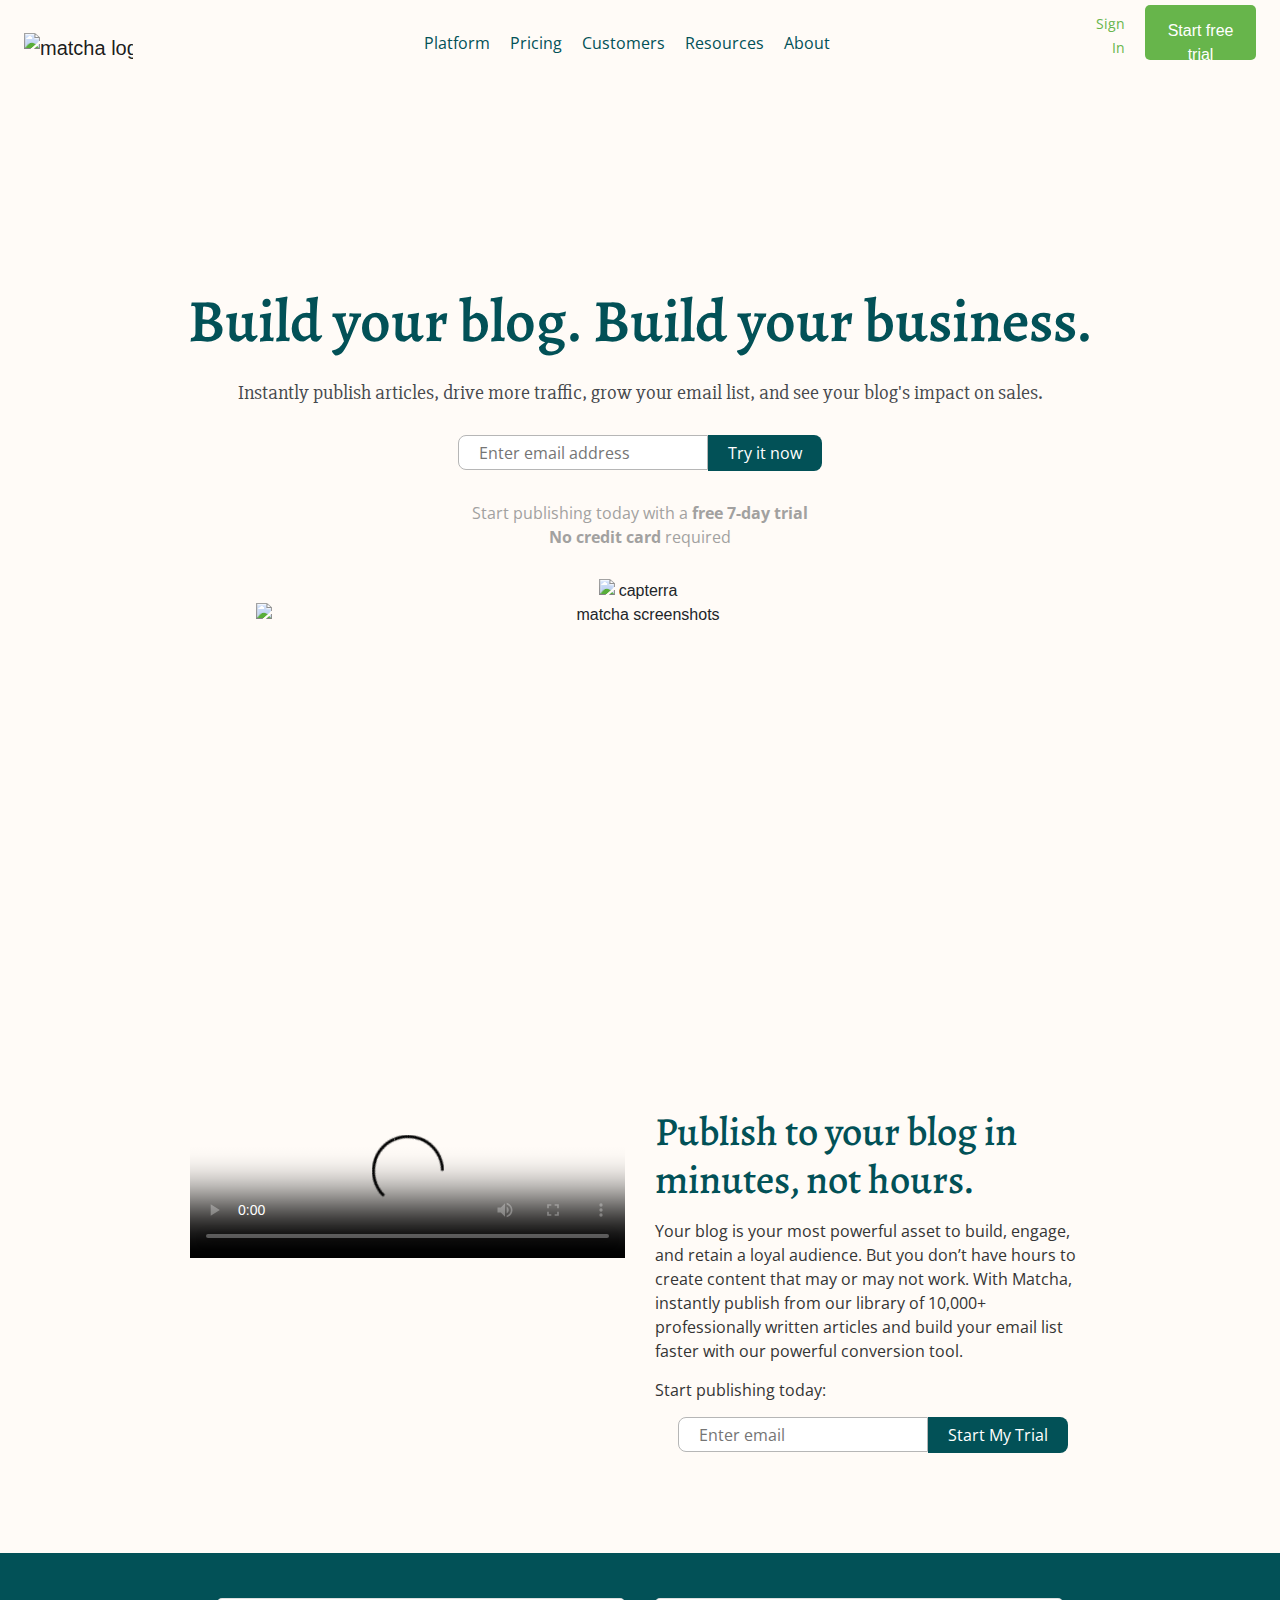
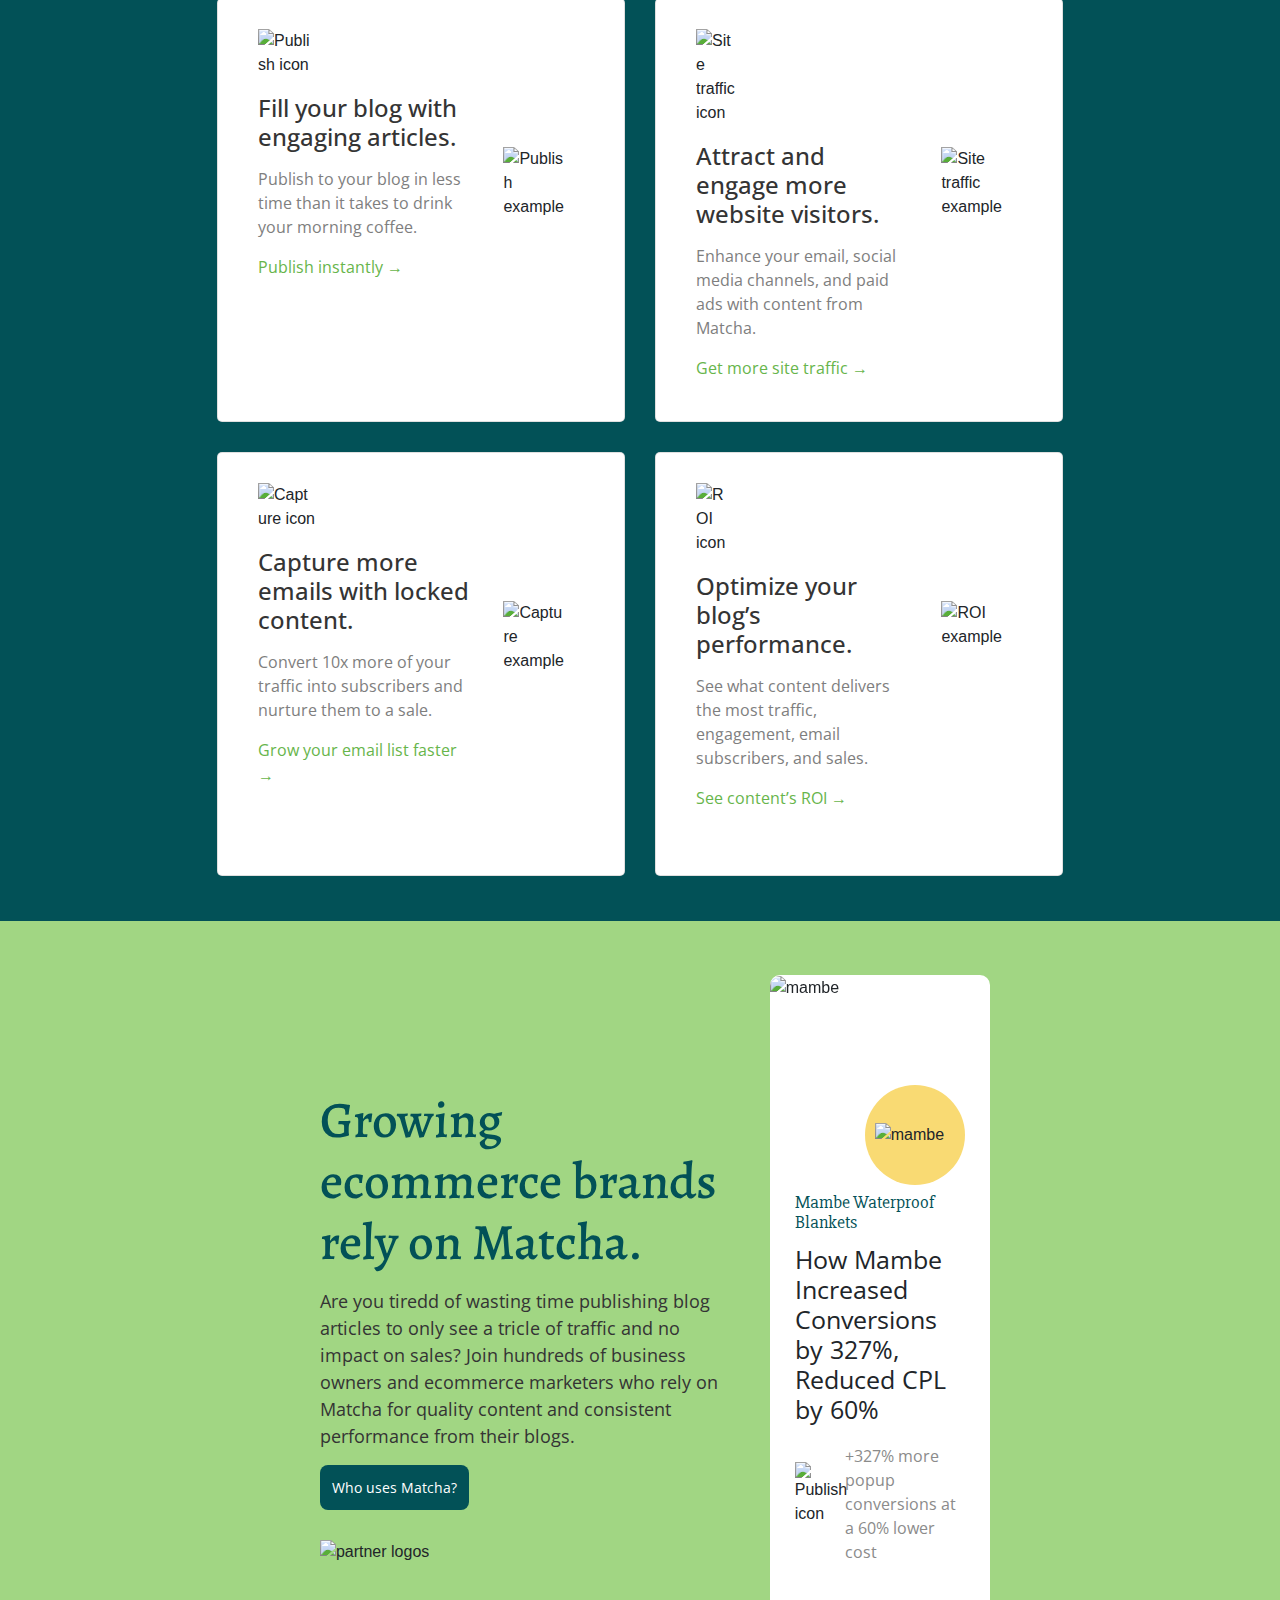
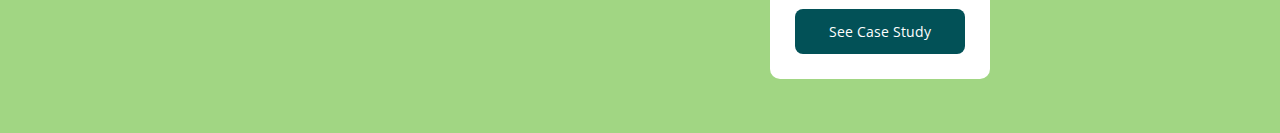
==== commit 108d33e3: "feat(carousel): add carousel" ====
--- a/index.html
+++ b/index.html
@@ -228,39 +228,107 @@
             class="logros__image-asset">
         </div>
       </article>
-      <aside class="logros__container">
-        <div class="logros__card">
-          <div class="logros__image-container">
-            <img src="https://getmatcha.com/wp-content/uploads/2019/05/profile-headshot-square.png" alt="mambe"
-              class="logros__image">
+      <aside class="logros__container stories-carousel">
+        <div id="carouselExampleControls" class="carousel slide" data-ride="carousel">
+          <div class="carousel-inner">
+            <div class="carousel-item active">
+              <div class="logros__card">
+                <div class="logros__image-container">
+                  <img src="https://getmatcha.com/wp-content/uploads/2019/06/matt-and-margaret_headshot.png" alt="mambe"
+                    class="logros__image">
+                </div>
+                <div class="logros__brand-container">
+                  <img src="https://getmatcha.com/wp-content/uploads/2019/06/mambe-logo-1.png" alt="mambe"
+                    class="logros__brand">
+                </div>
+                <div class="logros__achievement achievement">
+                  <p class="achievement__brand">Mambe Waterproof Blankets</p>
+                  <p class="achievement__summary">
+                    How Mambe Increased Conversions by 327%, Reduced CPL by 60%
+                  </p>
+                  <div class="achievement__container">
+                    <figure class="card__icon-container">
+                      <img class="card__icon"
+                        src="https://getmatcha.com/wp-content/uploads/2020/04/feature-platform-1.png"
+                        alt="Publish icon">
+                    </figure>
+                    <p class="achievement__text">
+                      +327% more popup conversions at a 60% lower cost
+                    </p>
+                  </div>
+                  <button class="achievement__button">See Case Study</button>
+                </div>
+              </div>
+            </div>
+            <div class="carousel-item">
+              <div class="logros__card">
+                <div class="logros__image-container">
+                  <img src="https://getmatcha.com/wp-content/uploads/2019/05/profile-headshot-square.png"
+                    alt="sea summit" class="logros__image">
+                </div>
+                <div class="logros__brand-container">
+                  <img src="https://getmatcha.com/wp-content/uploads/2019/05/everly_logo_blue_v3_x60@2x.png"
+                    alt="everly" class="logros__brand">
+                </div>
+                <div class="logros__achievement achievement">
+                  <p class="achievement__brand">Everly</p>
+                  <p class="achievement__summary">
+                    Early-Stage CPG Brand Increases Lead Conversion 20x, Ecommerce Revenue 20%
+                  </p>
+                  <div class="achievement__container">
+                    <figure class="card__icon-container">
+                      <img class="card__icon"
+                        src="https://getmatcha.com/wp-content/uploads/2020/04/feature-platform-1.png"
+                        alt="Publish icon">
+                    </figure>
+                    <p class="achievement__text">
+                      22% of monthly revenue influenced by content
+                    </p>
+                  </div>
+                  <button class="achievement__button">See Case Study</button>
+                </div>
+              </div>
+            </div>
+            <div class="carousel-item">
+              <div class="logros__card">
+                <div class="logros__image-container">
+                  <img src="https://getmatcha.com/wp-content/uploads/2019/08/0.jpg" alt="mambe" class="logros__image">
+                </div>
+                <div class="logros__brand-container">
+                  <img src="https://getmatcha.com/wp-content/uploads/2019/06/mambe-logo-1.png" alt="mambe"
+                    class="logros__brand">
+                </div>
+                <div class="logros__achievement achievement">
+                  <p class="achievement__brand">Sea Summit</p>
+                  <p class="achievement__summary">
+                    Sea to Summit’s Ecommerce Site Traffic Climbs 189%, New Subscribers 820%
+                  </p>
+                  <div class="achievement__container">
+                    <figure class="card__icon-container">
+                      <img class="card__icon" src="https://getmatcha.com/wp-content/uploads/2019/08/SeatoSummitLogo.png"
+                        alt="Publish icon">
+                    </figure>
+                    <p class="achievement__text">
+                      500% increase in traffic from social media
+                    </p>
+                  </div>
+                  <button class="achievement__button">See Case Study</button>
+                </div>
+              </div>
+            </div>
           </div>
-          <div class="logros__brand-container">
-            <img src="https://getmatcha.com/wp-content/uploads/2019/06/mambe-logo-1.png" alt="mambe"
-              class="logros__brand">
-          </div>
-          <div class="logros__achievement achievement">
-            <p class="achievement__brand">Mambe Waterproof Blankets</p>
-            <p class="achievement__summary">
-              How Mambe Increased Conversions by 327%, Reduced CPL by 60%
-            </p>
-            <div class="achievement__container">
-              <figure class="card__icon-container">
-                <img class="card__icon" src="https://getmatcha.com/wp-content/uploads/2020/04/feature-platform-1.png"
-                  alt="Publish icon">
-              </figure>
-              <p class="achievement__text">
-                +327% more popup conversions at a 60% lower cost
-              </p>
-            </div>
-            <button class="achievement__button">See Case Study</button>
-          </div>
-        </div>
-        <div class="logros__pagination">
-          <button class="logros__pagination-button" active></button>
-          <button class="logros__pagination-button"></button>
-          <button class="logros__pagination-button"></button>
-        </div>
-      </aside>
+          <a class="carousel-control-prev" href="#carouselExampleControls" role="button" data-slide="prev">
+            <span class="carousel-control-prev-icon" aria-hidden="true"></span>
+            <span class="sr-only">Previous</span>
+          </a>
+          <a class="carousel-control-next" href="#carouselExampleControls" role="button" data-slide="next">
+            <span class="carousel-control-next-icon" aria-hidden="true"></span>
+            <span class="sr-only">Next</span>
+          </a>
+        </div>
+    </section>
+
+    </aside>
     </section>
   </main>
   <script src="https://code.jquery.com/jquery-3.2.1.slim.min.js"
--- a/style.css
+++ b/style.css
@@ -283,6 +283,10 @@
 
 .image {
   margin: auto;
+  width: 10%;
+  position: absolute;
+  right: 80px;
+  top: 35%;
 }
 
 .logros {
@@ -476,6 +480,12 @@
     padding: 0 20px;
   }
 
+  .menu,
+  .actions {
+    align-items: center;
+    justify-content: center;
+  }
+
   .main {
     margin-top: 130px;
   }
@@ -562,41 +572,45 @@
     padding: 27px 20px;
   }
 
-    .logros__title {
-      font-family: 'Alegreya', serif;
-      font-size: 25px;
-      line-height: 1.2;
-    }
-  
-    .logros__container {
-      width: 100%;
-    }
-
-    .logros__image-container {
-      width: 100%;
-      height: 250px;
-      border-radius: 8px 8px 0 0;
-      position: relative;
-      overflow: hidden;
-    }
-  
-       .logros__brand-container {
-      position: absolute;
-      top: 185px;
-      right: 25px;
-      background-color: #f9da73;
-      border-radius: 50%;
-      height: 100px;
-      width: 100px;
-      display: flex;
-      align-items: center;
-      justify-content: center;
-    }
-  
-    .logros__brand {
-      height: auto;
-      width: 80%;
-    }
+  .logros__title {
+    font-family: 'Alegreya', serif;
+    font-size: 25px;
+    line-height: 1.2;
+  }
+
+  .logros__container {
+    width: 100%;
+  }
+
+  .logros__image-container {
+    width: 100%;
+    height: 250px;
+    border-radius: 8px 8px 0 0;
+    position: relative;
+    overflow: hidden;
+  }
+
+  .logros__brand-container {
+    position: absolute;
+    top: 185px;
+    right: 25px;
+    background-color: #f9da73;
+    border-radius: 50%;
+    height: 100px;
+    width: 100px;
+    display: flex;
+    align-items: center;
+    justify-content: center;
+  }
+
+  .logros__brand {
+    height: auto;
+    width: 80%;
+  }
+
+  .article__form>.form__submit {
+    font-size: 14px;
+  }
 }
 
 /** dispositivos pequeños en vista landscape (horizontal) */
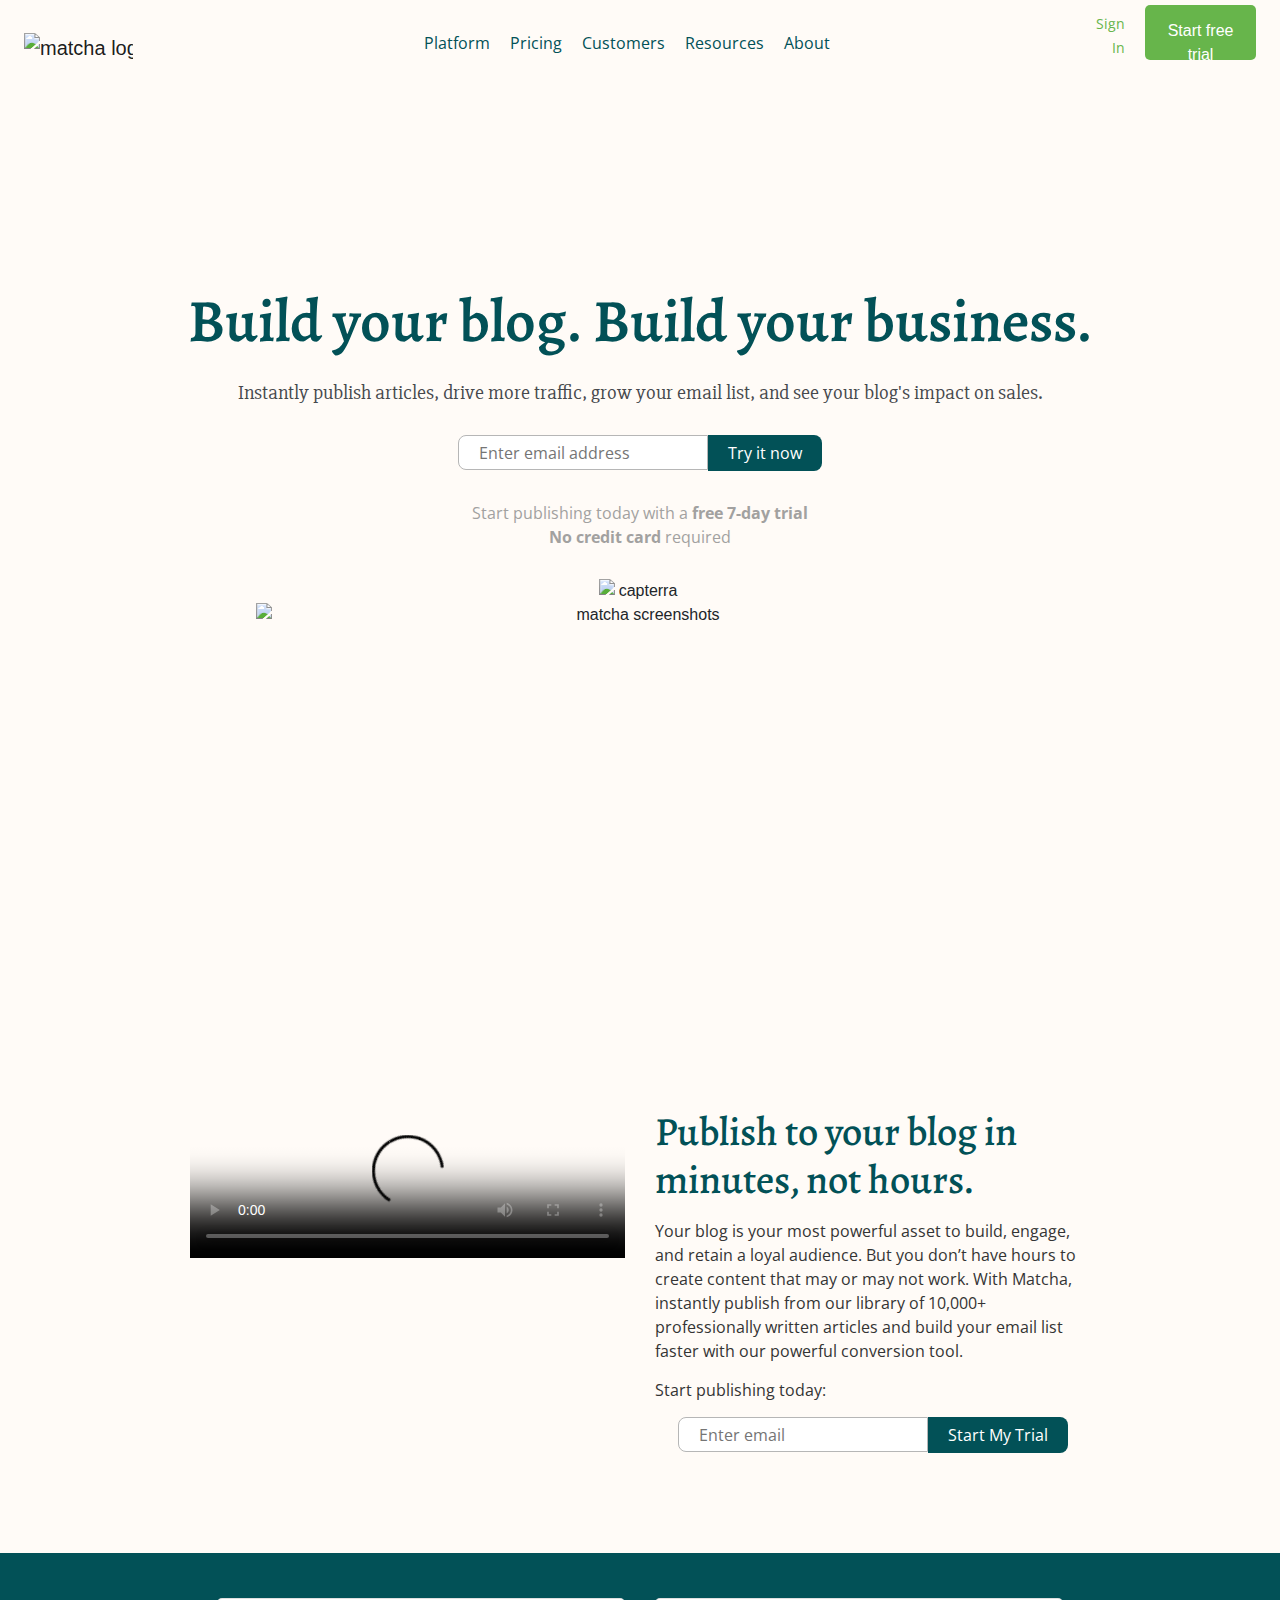
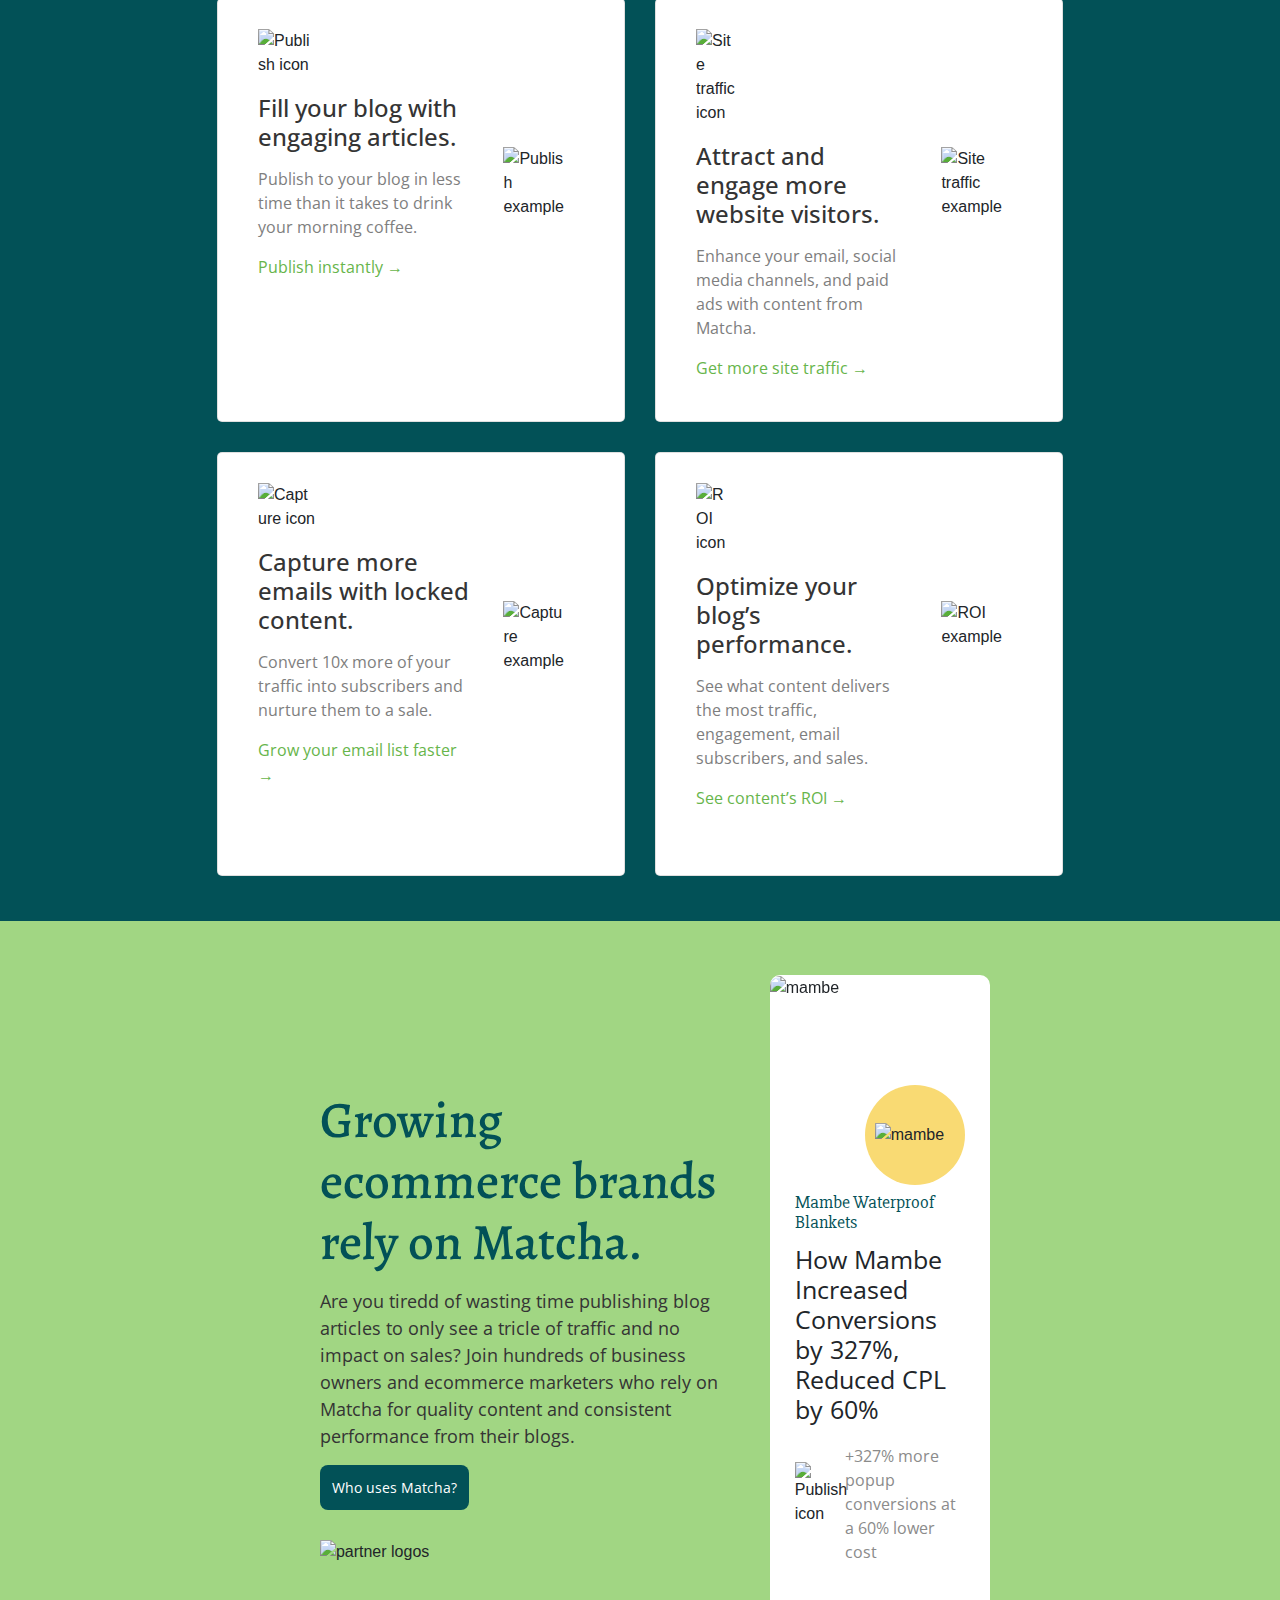
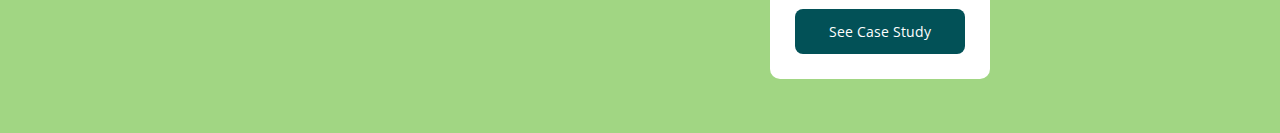
==== commit 59ce3223: "feat(pricing): add pricing section and styling" ====
--- a/index.html
+++ b/index.html
@@ -63,7 +63,7 @@
             <a href="" class="menu__link">Platform</a>
           </li>
           <li class="menu__item nav-item">
-            <a href="" class="menu__link" aria-current="page">Pricing</a>
+            <a href="pricing.html" class="menu__link" aria-current="page">Pricing</a>
           </li>
           <li class="menu__item nav-item">
             <a href="" class="menu__link">Customers</a>
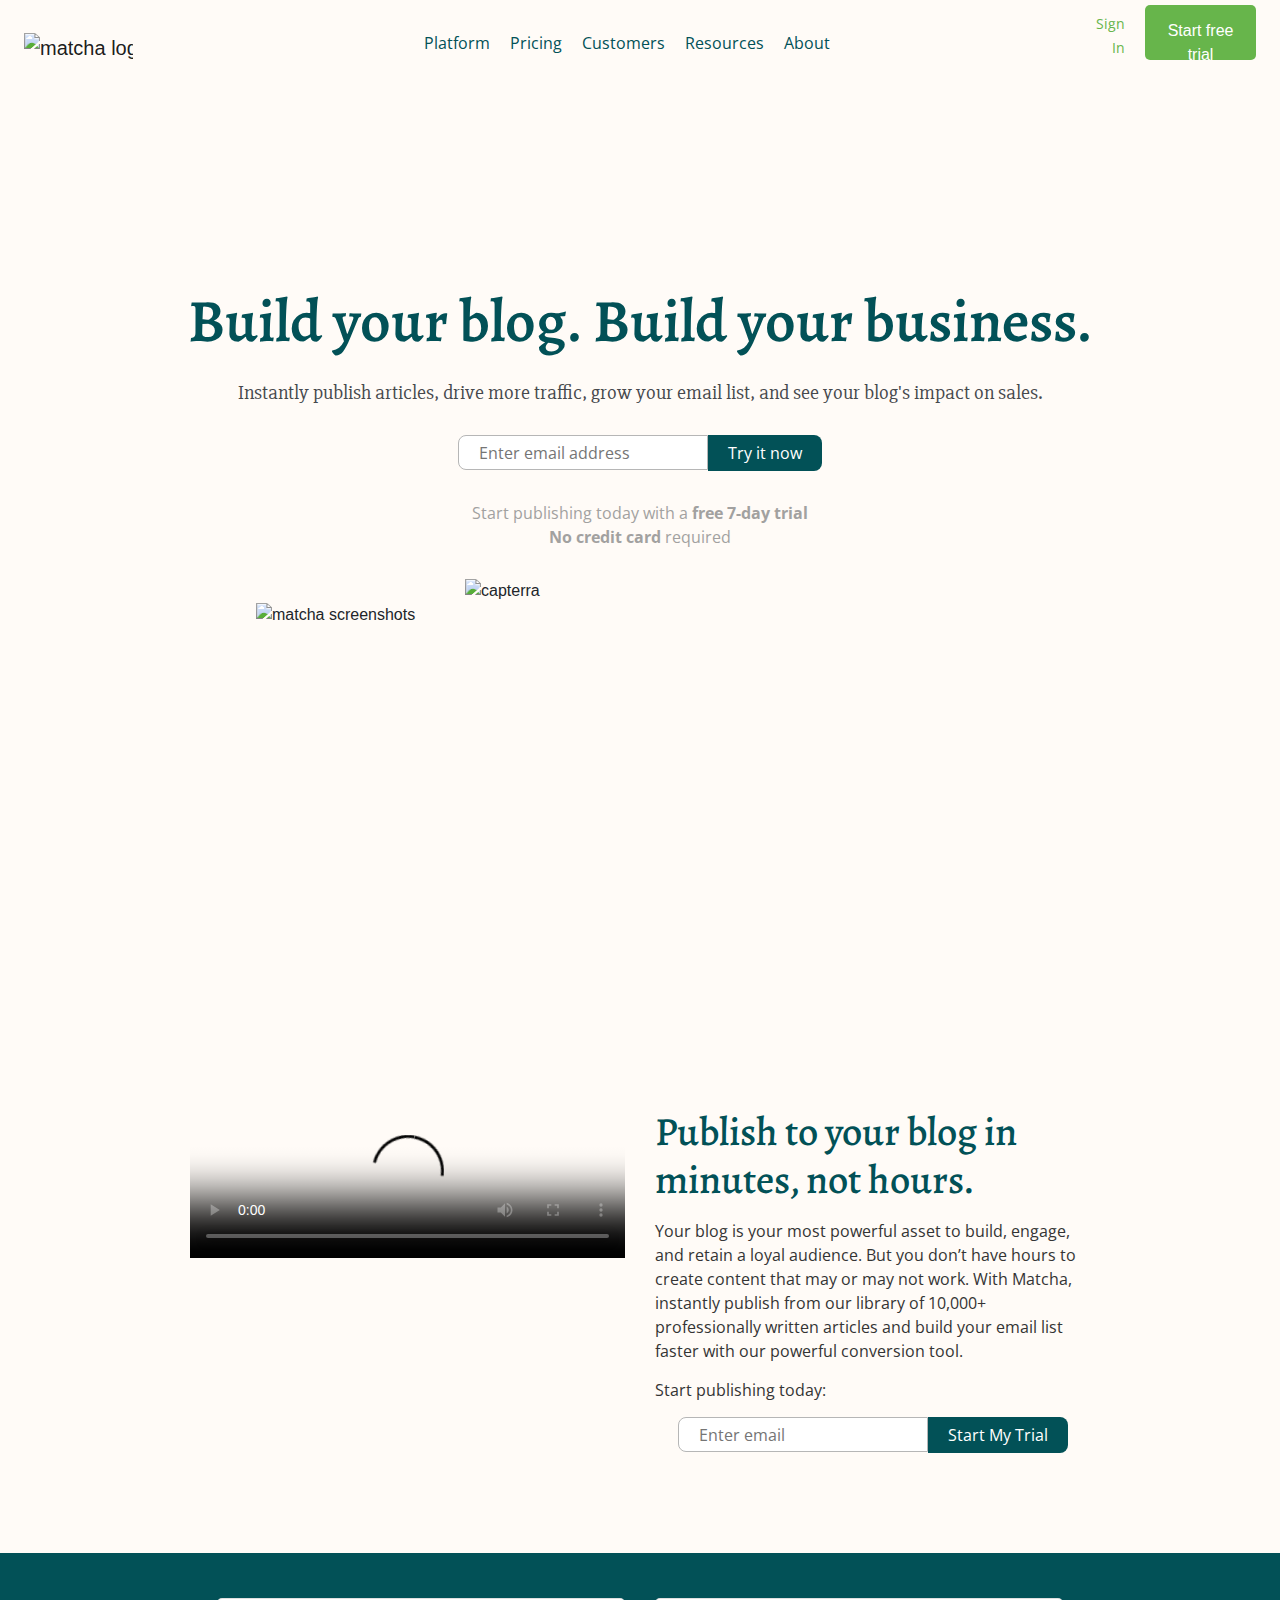
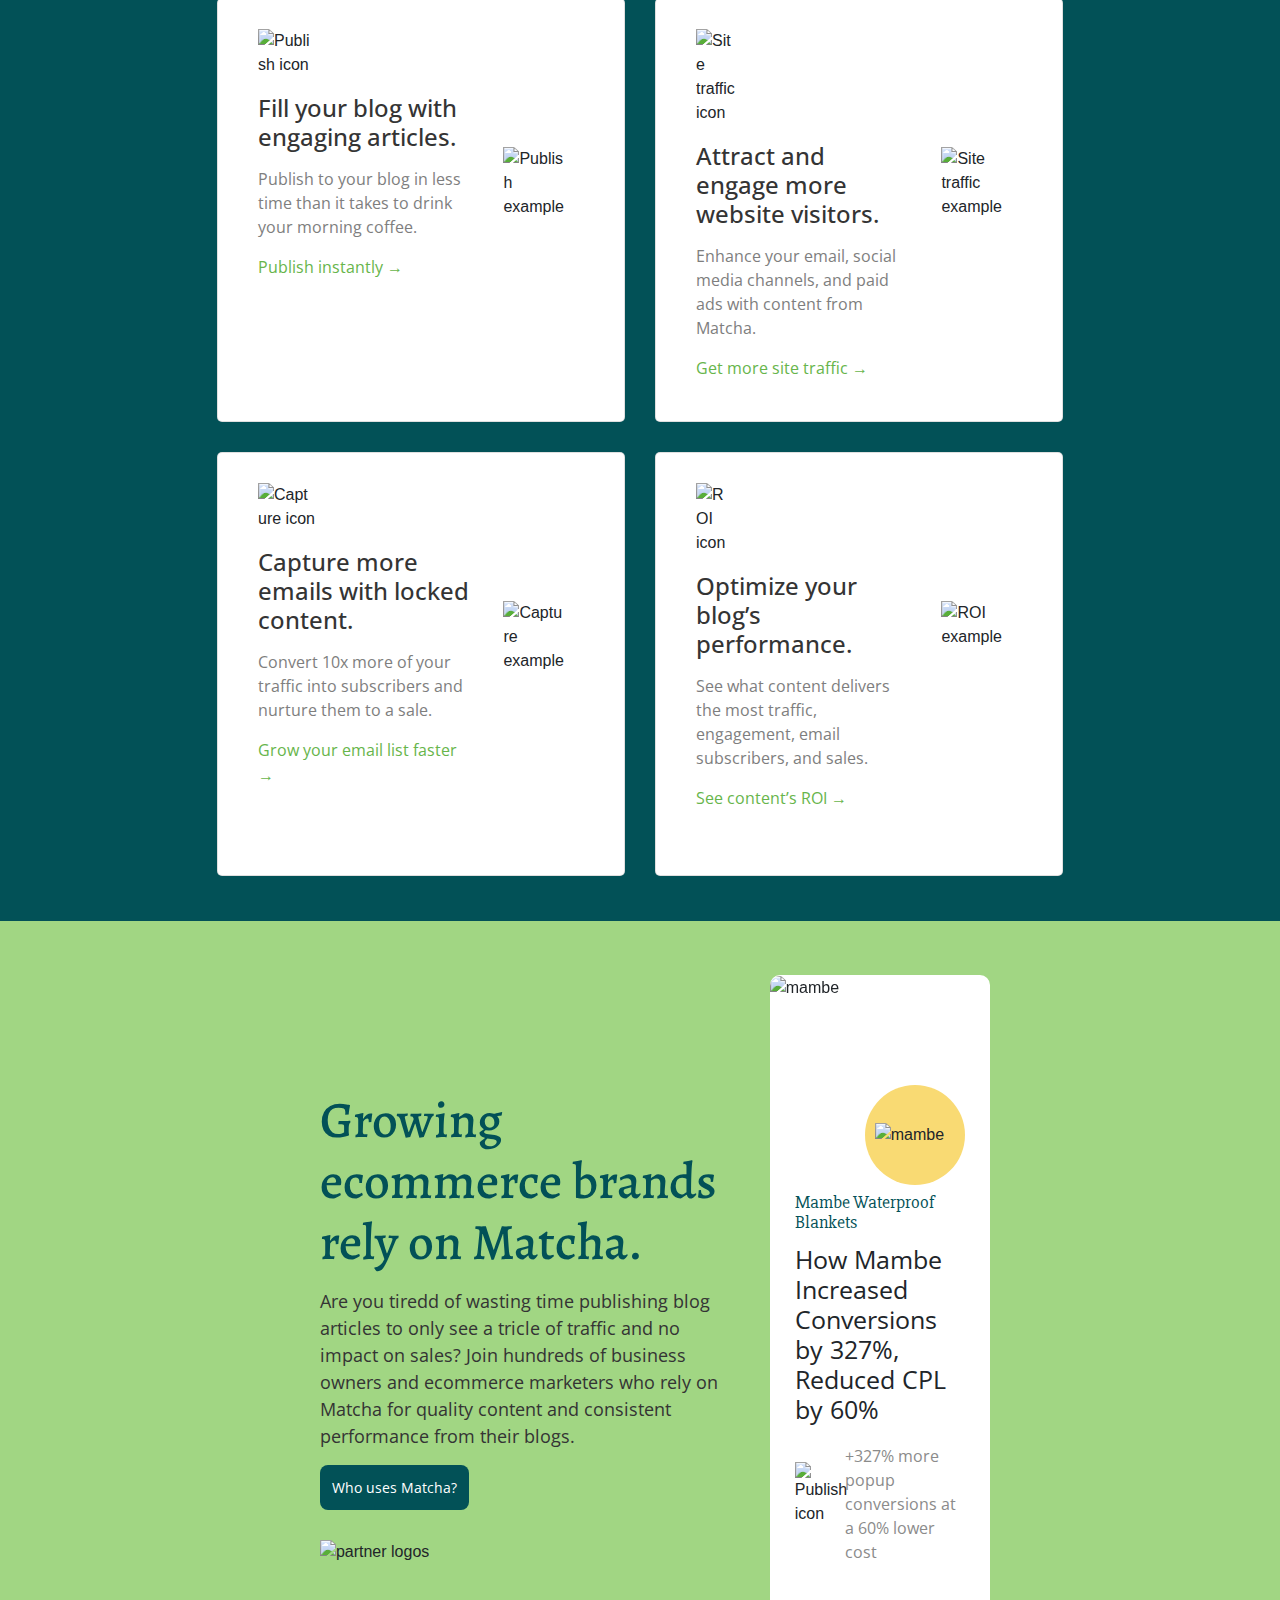
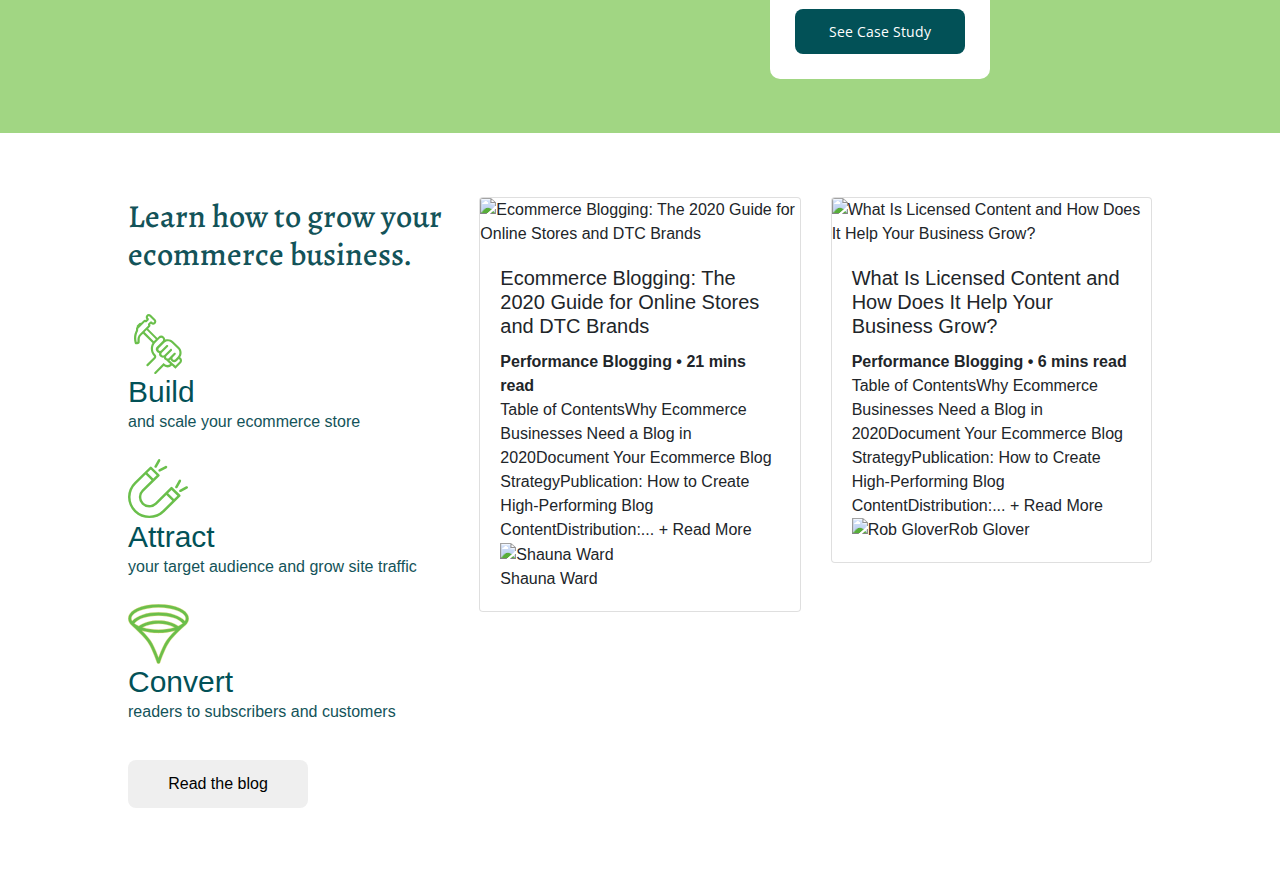
==== commit c054a41b: "feat(blog): add three column section" ====
--- a/index.html
+++ b/index.html
@@ -9,6 +9,7 @@
   <link rel="stylesheet" href="https://cdn.jsdelivr.net/npm/bootstrap@4.0.0/dist/css/bootstrap.min.css"
     integrity="sha384-Gn5384xqQ1aoWXA+058RXPxPg6fy4IWvTNh0E263XmFcJlSAwiGgFAW/dAiS6JXm" crossorigin="anonymous">
   <link rel="stylesheet" href="style.css">
+  <link rel="stylesheet" href="./scss/output.css">
 </head>
 
 <body>
@@ -326,9 +327,96 @@
             <span class="sr-only">Next</span>
           </a>
         </div>
+      </aside>
     </section>
-
-    </aside>
+    <section class="container blog">
+      <div class="row">
+        <div class="col">
+          <h2 class="title">Learn how to grow your ecommerce business.</h2>
+          <article class="process-list">
+            <div class="process">
+              <div class="process-icon">
+                <img src="./icons/build.svg" alt="Build icon" />
+              </div>
+              <div class="process-description">
+                <h3>Build</h3>
+                <p>and scale your ecommerce store</p>
+              </div>
+            </div>
+            <div class="process">
+              <div class="process-icon">
+                <img src="./icons/attract.svg" alt="Attract icon" />
+              </div>
+              <div class="process-description">
+                <h3>Attract</h3>
+                <p>your target audience and grow site traffic</p>
+              </div>
+            </div>
+            <div class="process">
+              <div class="process-icon">
+                <img src="./icons/convert.svg" alt="Convert icon" />
+              </div>
+              <div class="process-description">
+                <h3>Convert</h3>
+                <p>readers to subscribers and customers</p>
+              </div>
+            </div>
+          </article>
+          <button>Read the blog</button>
+        </div>
+        <div class="col">
+          <div class="card">
+            <img src="https://getmatcha.com/wp-content/uploads/2019/03/david-marcu-114194-1052x699.jpg"
+              class="card-img-top" alt="Ecommerce Blogging: The 2020 Guide for Online Stores and DTC Brands" />
+            <div class="card-body">
+              <h5 class="card-title">
+                Ecommerce Blogging: The 2020 Guide for Online Stores and DTC Brands
+              </h5>
+              <p class="metadata">
+                <strong class="category">Performance Blogging </strong>
+                <strong class="read-time">• 21 mins read</strong>
+              </p>
+              <p class="card-text">
+                Table of ContentsWhy Ecommerce Businesses Need a Blog in
+                2020Document Your Ecommerce Blog StrategyPublication: How to Create
+                High-Performing Blog ContentDistribution:...
+                <span class="read-more">+ <a>Read More</a></span>
+              </p>
+              <div class="author">
+                <img src="https://secure.gravatar.com/avatar/b1c37d9c6b3a36a5eb64d7112bf71ca4?s=96&d=retro&r=g"
+                  alt="Shauna Ward" />
+                <p>Shauna Ward</p>
+              </div>
+            </div>
+          </div>
+        </div>
+        <div class="col">
+          <div class="card">
+            <img src="https://getmatcha.com/wp-content/uploads/2019/06/arnel-hasanovic-MNd-Rka1o0Q-1049x699.jpg"
+              class="card-img-top" alt="What Is Licensed Content and How Does It Help Your Business Grow?" />
+            <div class="card-body">
+              <h5 class="card-title">
+                What Is Licensed Content and How Does It Help Your Business Grow?
+              </h5>
+              <p class="metadata">
+                <strong class="category">Performance Blogging </strong>
+                <strong class="read-time">• 6 mins read</strong>
+              </p>
+              <p class="card-text">
+                Table of ContentsWhy Ecommerce Businesses Need a Blog in
+                2020Document Your Ecommerce Blog StrategyPublication: How to Create
+                High-Performing Blog ContentDistribution:...
+                <span class="read-more">+ <a>Read More</a></span>
+              </p>
+              <div class="author d-flex align-items-center">
+                <img src="https://secure.gravatar.com/avatar/c2f0381c76fae0875a4c15deb4e0a2f8?s=96&d=retro&r=g"
+                  alt="Rob Glover" />
+                <p>Rob Glover</p>
+              </div>
+            </div>
+          </div>
+        </div>
+      </div>
     </section>
   </main>
   <script src="https://code.jquery.com/jquery-3.2.1.slim.min.js"
--- a/style.css
+++ b/style.css
@@ -43,6 +43,7 @@
   z-index: 1;
   max-width: 1440px;
   width: 100%;
+
 }
 
 .navbar {
@@ -114,7 +115,7 @@
 .main {
   width: 100%;
   margin: 285px auto 0;
-  text-align: center;
+  /* text-align: center; */
 }
 
 .hero__title {
@@ -125,6 +126,7 @@
   margin: 24px;
   font-style: bold;
   font-weight: 600;
+  text-align: center;
 }
 
 .hero__subtitle {
@@ -133,6 +135,7 @@
   line-height: 24px;
   color: #46484c;
   margin-bottom: 30px;
+  text-align: center;
 }
 
 .form {
@@ -170,10 +173,11 @@
   line-height: 24px;
   color: #8b8b8b;
   opacity: 80%;
+  text-align: center;
 }
 
 .capterra {
-  width: 82px;
+  width: 350px;
   display: block;
   margin: 0 auto;
 }
--- a/scss/output.css
+++ b/scss/output.css
@@ -0,0 +1,45 @@
+.blog .title {
+  font-family: "Alegreya", serif;
+  color: #135359;
+}
+
+.blog {
+  background-color: #ffffff;
+  max-width: unset;
+  padding: 5% 10%;
+}
+.blog .process-list {
+  margin-top: 40px;
+  margin-bottom: 36px;
+}
+.blog .process-list .process {
+  margin-bottom: 25px;
+}
+.blog .process-list .process > div > h3 {
+  color: #025157;
+  margin-bottom: 0;
+  font-size: 30px;
+  font-weight: 500;
+}
+.blog .process-list .process > div > p {
+  color: #135359;
+  margin: 0;
+}
+.blog .process-list .process .process-icon {
+  width: 60px;
+  height: 60px;
+  margin-right: 10px;
+  text-align: center;
+}
+.blog .process-list .process .process-icon img {
+  height: 100%;
+}
+.blog button {
+  height: auto;
+  border-radius: 8px;
+  padding: 12px;
+  width: 180px;
+  margin-bottom: 15px;
+}
+
+/*# sourceMappingURL=output.css.map */
